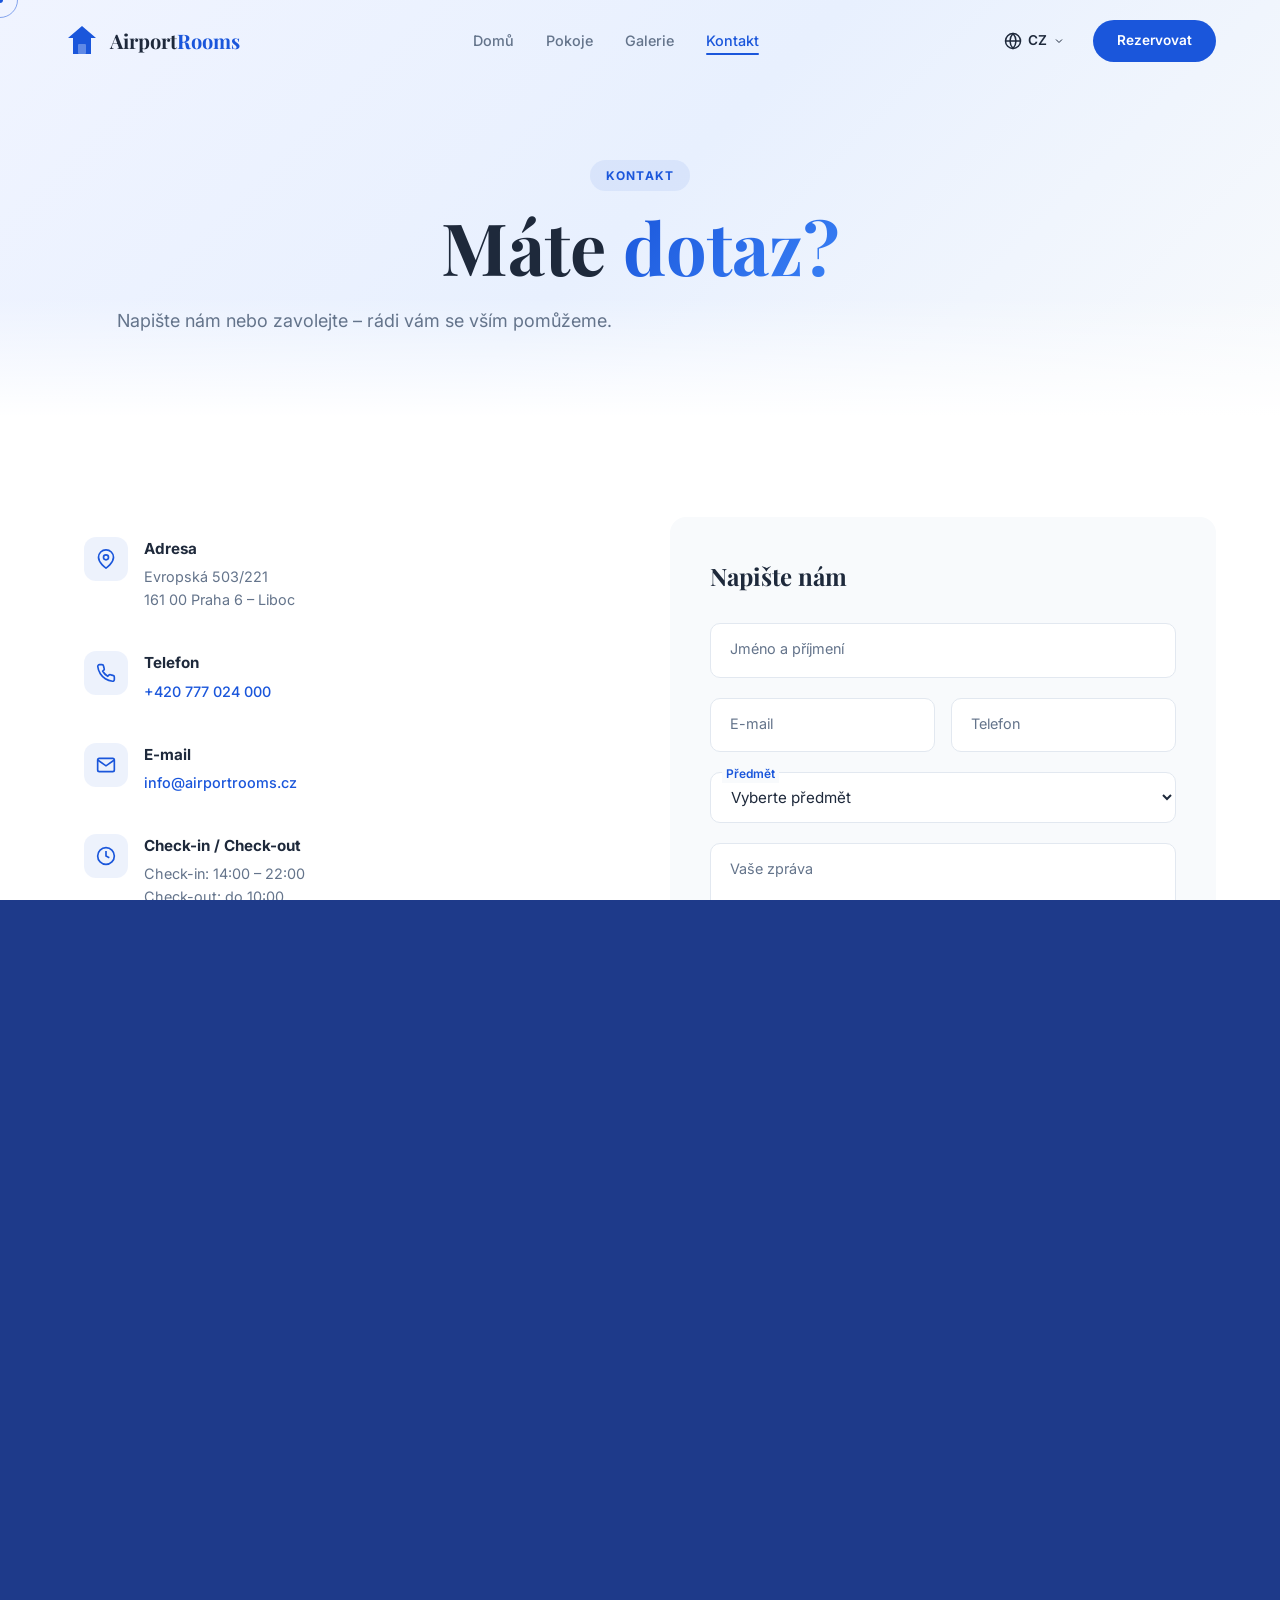
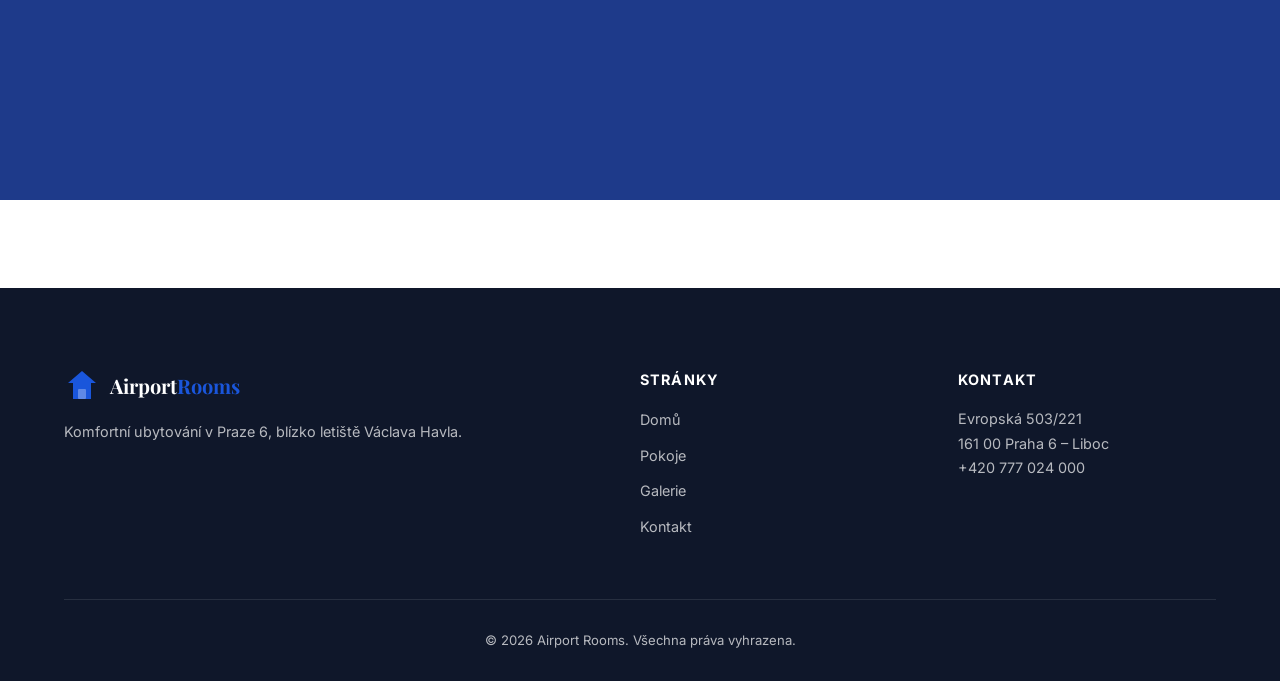
==== contact.html @ 56394f33 "Initial commit - airport rooms website" ====
<!DOCTYPE html>
<html lang="cs">
<head>
    <meta charset="UTF-8">
    <meta name="viewport" content="width=device-width, initial-scale=1.0">
    <title>Kontakt | Airport Rooms</title>
    <meta name="description" content="Kontaktujte Airport Rooms – Evropská 503/221, Praha 6-Liboc. Telefon: +420 777 024 000.">
    <link rel="preconnect" href="https://fonts.googleapis.com">
    <link rel="preconnect" href="https://fonts.gstatic.com" crossorigin>
    <link href="https://fonts.googleapis.com/css2?family=Inter:wght@300;400;500;600;700;800;900&family=Playfair+Display:ital,wght@0,400;0,700;1,400&display=swap" rel="stylesheet">
    <link rel="stylesheet" href="css/style.css">
    <link rel="icon" type="image/svg+xml" href="data:image/svg+xml,<svg xmlns='http://www.w3.org/2000/svg' viewBox='0 0 32 32'><path d='M16 2L6 14h4v14h12V14h4L16 2z' fill='%231a56db'/></svg>">
</head>
<body data-page="contact">

    <div class="cursor-dot"></div>
    <div class="cursor-ring"></div>
    <div class="page-transition" id="pageTransition"><span class="transition-label">Airport Rooms</span></div>

    <nav class="navbar scrolled" id="navbar">
        <div class="nav-container">
            <a href="index.html" class="nav-logo">
                <svg class="logo-svg" viewBox="0 0 36 36" fill="none"><path d="M18 3L4 15h5v16h18V15h5L18 3z" fill="currentColor"/><rect x="14" y="21" width="8" height="10" rx="1" fill="#fff" opacity=".3"/></svg>
                <span class="logo-text">Airport<span class="logo-accent">Rooms</span></span>
            </a>
            <ul class="nav-menu" id="navMenu">
                <li><a href="index.html" class="nav-link" data-i18n="nav.home">Domů</a></li>
                <li><a href="rooms.html" class="nav-link" data-i18n="nav.rooms">Pokoje</a></li>
                <li><a href="gallery.html" class="nav-link" data-i18n="nav.gallery">Galerie</a></li>
                <li><a href="contact.html" class="nav-link active" data-i18n="nav.contact">Kontakt</a></li>
            </ul>
            <div class="nav-right">
                <div class="lang-switcher" id="langSwitcher">
                    <button class="lang-btn" id="langBtn" aria-label="Language">
                        <svg width="18" height="18" viewBox="0 0 24 24" fill="none" stroke="currentColor" stroke-width="2"><circle cx="12" cy="12" r="10"/><path d="M2 12h20M12 2a15.3 15.3 0 0 1 4 10 15.3 15.3 0 0 1-4 10 15.3 15.3 0 0 1-4-10 15.3 15.3 0 0 1 4-10z"/></svg>
                        <span id="currentLang">CZ</span>
                        <svg class="lang-chevron" width="12" height="12" viewBox="0 0 24 24" fill="none" stroke="currentColor" stroke-width="2"><path d="M6 9l6 6 6-6"/></svg>
                    </button>
                    <div class="lang-dropdown" id="langDropdown">
                        <button class="lang-option active" data-lang="cs">Čeština</button>
                        <button class="lang-option" data-lang="en">English</button>
                        <button class="lang-option" data-lang="de">Deutsch</button>
                        <button class="lang-option" data-lang="ru">Русский</button>
                        <button class="lang-option" data-lang="it">Italiano</button>
                        <button class="lang-option" data-lang="pl">Polski</button>
                    </div>
                </div>
                <a href="rooms.html" class="nav-cta" data-i18n="nav.book">Rezervovat</a>
            </div>
            <button class="hamburger" id="hamburger" aria-label="Menu"><span></span><span></span><span></span></button>
        </div>
    </nav>

    <section class="page-header">
        <div class="page-header-bg"></div>
        <div class="container">
            <span class="tag reveal-up" data-i18n="nav.contact">Kontakt</span>
            <h1 class="title-xl reveal-up" style="--delay:.1s"><span data-i18n="contact.title1">Máte </span><span class="gradient-text" data-i18n="contact.title2">dotaz?</span></h1>
            <p class="text-body-lg reveal-up" style="--delay:.2s" data-i18n="contact.intro">Napište nám nebo zavolejte – rádi vám se vším pomůžeme.</p>
        </div>
    </section>

    <section class="section contact-page">
        <div class="container">
            <div class="contact-grid">
                <div class="contact-left">
                    <div class="c-card reveal-up" style="--delay:.05s">
                        <div class="c-icon"><svg width="20" height="20" viewBox="0 0 24 24" fill="none" stroke="var(--primary)" stroke-width="2"><path d="M21 10c0 7-9 13-9 13s-9-6-9-13a9 9 0 0 1 18 0z"/><circle cx="12" cy="10" r="3"/></svg></div>
                        <div><h4 data-i18n="contact.address">Adresa</h4><p>Evropská 503/221<br>161 00 Praha 6 – Liboc</p></div>
                    </div>
                    <div class="c-card reveal-up" style="--delay:.1s">
                        <div class="c-icon"><svg width="20" height="20" viewBox="0 0 24 24" fill="none" stroke="var(--primary)" stroke-width="2"><path d="M22 16.92v3a2 2 0 0 1-2.18 2 19.79 19.79 0 0 1-8.63-3.07 19.5 19.5 0 0 1-6-6 19.79 19.79 0 0 1-3.07-8.67A2 2 0 0 1 4.11 2h3a2 2 0 0 1 2 1.72c.127.96.361 1.903.7 2.81a2 2 0 0 1-.45 2.11L8.09 9.91a16 16 0 0 0 6 6l1.27-1.27a2 2 0 0 1 2.11-.45c.907.339 1.85.573 2.81.7A2 2 0 0 1 22 16.92z"/></svg></div>
                        <div><h4 data-i18n="contact.phone">Telefon</h4><p><a href="tel:+420777024000">+420 777 024 000</a></p></div>
                    </div>
                    <div class="c-card reveal-up" style="--delay:.15s">
                        <div class="c-icon"><svg width="20" height="20" viewBox="0 0 24 24" fill="none" stroke="var(--primary)" stroke-width="2"><path d="M4 4h16c1.1 0 2 .9 2 2v12c0 1.1-.9 2-2 2H4c-1.1 0-2-.9-2-2V6c0-1.1.9-2 2-2z"/><path d="M22 6l-10 7L2 6"/></svg></div>
                        <div><h4>E-mail</h4><p><a href="mailto:info@airportrooms.cz">info@airportrooms.cz</a></p></div>
                    </div>
                    <div class="c-card reveal-up" style="--delay:.2s">
                        <div class="c-icon"><svg width="20" height="20" viewBox="0 0 24 24" fill="none" stroke="var(--primary)" stroke-width="2"><circle cx="12" cy="12" r="10"/><path d="M12 6v6l4 2"/></svg></div>
                        <div><h4>Check-in / Check-out</h4><p>Check-in: 14:00 – 22:00<br>Check-out: <span data-i18n="contact.checkout">do 10:00</span></p></div>
                    </div>
                    <div class="contact-map reveal-up" style="--delay:.25s">
                        <iframe src="https://www.google.com/maps/embed?pb=!1m18!1m12!1m3!1d2558.5!2d14.3201174!3d50.0925569!2m3!1f0!2f0!3f0!3m2!1i1024!2i768!4f13.1!3m3!1m2!1s0x470bbf2e319e5065%3A0x74b10bb3f9520c0a!2sAirport%20Rooms!5e0!3m2!1scs!2scz!4v1709000000000!5m2!1scs!2scz" width="100%" height="300" style="border:0;border-radius:16px;" allowfullscreen loading="lazy"></iframe>
                    </div>
                </div>
                <div class="contact-right reveal-right">
                    <div class="form-wrap">
                        <h3 data-i18n="contact.form.title">Napište nám</h3>
                        <form class="contact-form" id="contactForm">
                            <div class="fg">
                                <input type="text" id="name" placeholder=" " required>
                                <label for="name" data-i18n="contact.form.name">Jméno a příjmení</label>
                            </div>
                            <div class="form-2col">
                                <div class="fg">
                                    <input type="email" id="email" placeholder=" " required>
                                    <label for="email">E-mail</label>
                                </div>
                                <div class="fg">
                                    <input type="tel" id="phone" placeholder=" ">
                                    <label for="phone" data-i18n="contact.phone">Telefon</label>
                                </div>
                            </div>
                            <div class="fg">
                                <select id="subject" required>
                                    <option value="" disabled selected data-i18n="contact.form.selectsubj">Vyberte předmět</option>
                                    <option value="reservation" data-i18n="rooms.booking.tag">Rezervace</option>
                                    <option value="info" data-i18n="contact.form.general">Obecný dotaz</option>
                                    <option value="complaint" data-i18n="contact.form.complaint">Stížnost</option>
                                    <option value="other" data-i18n="contact.form.other">Jiné</option>
                                </select>
                                <label for="subject" class="select-label" data-i18n="contact.form.subject">Předmět</label>
                            </div>
                            <div class="fg">
                                <textarea id="message" rows="5" placeholder=" " required></textarea>
                                <label for="message" data-i18n="contact.form.message">Vaše zpráva</label>
                            </div>
                            <button type="submit" class="btn btn-primary btn-full">
                                <span data-i18n="contact.form.submit">Odeslat zprávu</span>
                                <svg width="20" height="20" viewBox="0 0 24 24" fill="none" stroke="currentColor" stroke-width="2"><path d="M22 2L11 13M22 2l-7 20-4-9-9-4 20-7z"/></svg>
                            </button>
                        </form>
                    </div>
                </div>
            </div>
        </div>
    </section>

    <section class="section location-facts-section">
        <div class="container">
            <div class="section-head text-center">
                <span class="tag reveal-up" data-i18n="contact.location.tag">Poloha</span>
                <h2 class="title-lg reveal-up"><span data-i18n="contact.location.title1">Strategická </span><span class="gradient-text" data-i18n="contact.location.title2">poloha</span></h2>
            </div>
            <div class="loc-grid">
                <div class="loc-card reveal-up" style="--delay:.05s">
                    <div class="loc-icon"><svg width="28" height="28" viewBox="0 0 24 24" fill="none" stroke="var(--primary)" stroke-width="1.5"><path d="M17.8 19.2L16 11l3.5-3.5C21 6 21.5 4 21 3c-1-.5-3 0-4.5 1.5L13 8 4.8 6.2c-.5-.1-.9.1-1.1.5l-.3.5c-.2.4-.1.9.3 1.1l6.2 3.7-3.5 3.5-2.4-.8c-.3-.1-.7 0-.8.3l-.2.3c-.2.3-.1.7.2.9l3.1 2.1 2.1 3.1c.2.3.6.4.9.2l.3-.2c.3-.2.4-.5.3-.8l-.8-2.4 3.5-3.5 3.7 6.2c.2.4.7.5 1.1.3l.5-.3c.4-.2.6-.6.5-1.1z"/></svg></div>
                    <strong data-i18n="contact.loc1.name">Letiště Václava Havla</strong>
                    <span data-i18n="contact.loc1.dist">10 min autem</span>
                </div>
                <div class="loc-card reveal-up" style="--delay:.1s">
                    <div class="loc-icon"><svg width="28" height="28" viewBox="0 0 24 24" fill="none" stroke="var(--primary)" stroke-width="1.5"><path d="M3 21h18M5 21V7l7-4 7 4v14M9 21v-6h6v6"/><line x1="9" y1="10" x2="9" y2="10.01"/><line x1="15" y1="10" x2="15" y2="10.01"/><line x1="9" y1="13" x2="9" y2="13.01"/><line x1="15" y1="13" x2="15" y2="13.01"/></svg></div>
                    <strong data-i18n="contact.loc2.name">Katedrála sv. Víta</strong>
                    <span>8,4 km</span>
                </div>
                <div class="loc-card reveal-up" style="--delay:.15s">
                    <div class="loc-icon"><svg width="28" height="28" viewBox="0 0 24 24" fill="none" stroke="var(--primary)" stroke-width="1.5"><rect x="4" y="3" width="16" height="18" rx="2"/><path d="M4 11h16M12 3v18"/><circle cx="8" cy="7" r="1.5"/><circle cx="16" cy="7" r="1.5"/></svg></div>
                    <strong data-i18n="contact.loc3.name">MHD zastávka</strong>
                    <span data-i18n="contact.loc3.dist">2 min pěšky</span>
                </div>
                <div class="loc-card reveal-up" style="--delay:.2s">
                    <div class="loc-icon"><svg width="28" height="28" viewBox="0 0 24 24" fill="none" stroke="var(--primary)" stroke-width="1.5"><path d="M12 22c4-4 8-7.5 8-12a8 8 0 1 0-16 0c0 4.5 4 8 8 12z"/><path d="M8 10s1.5 2 4 2 4-2 4-2"/></svg></div>
                    <strong>Divoká Šárka</strong>
                    <span data-i18n="contact.loc4.dist">5 min autem</span>
                </div>
            </div>
        </div>
    </section>

    <footer class="footer">
        <div class="container">
            <div class="footer-grid">
                <div class="footer-brand">
                    <a href="index.html" class="nav-logo"><svg class="logo-svg" viewBox="0 0 36 36" fill="none"><path d="M18 3L4 15h5v16h18V15h5L18 3z" fill="currentColor"/><rect x="14" y="21" width="8" height="10" rx="1" fill="#fff" opacity=".3"/></svg><span class="logo-text">Airport<span class="logo-accent">Rooms</span></span></a>
                    <p data-i18n="footer.desc">Komfortní ubytování v Praze 6, blízko letiště Václava Havla.</p>
                </div>
                <div class="footer-col">
                    <h4 data-i18n="footer.pages">Stránky</h4>
                    <ul><li><a href="index.html" data-i18n="nav.home">Domů</a></li><li><a href="rooms.html" data-i18n="nav.rooms">Pokoje</a></li><li><a href="gallery.html" data-i18n="nav.gallery">Galerie</a></li><li><a href="contact.html" data-i18n="nav.contact">Kontakt</a></li></ul>
                </div>
                <div class="footer-col">
                    <h4 data-i18n="nav.contact">Kontakt</h4>
                    <p>Evropská 503/221<br>161 00 Praha 6 – Liboc</p>
                    <p><a href="tel:+420777024000">+420 777 024 000</a></p>
                </div>
            </div>
            <div class="footer-bottom"><p>&copy; 2026 Airport Rooms. <span data-i18n="footer.copy">Všechna práva vyhrazena.</span></p></div>
        </div>
    </footer>

    <button class="back-to-top" id="backToTop" aria-label="Nahoru"><svg width="24" height="24" viewBox="0 0 24 24" fill="none" stroke="currentColor" stroke-width="2"><path d="M18 15l-6-6-6 6"/></svg></button>
    <script src="js/main.js"></script>
</body>
</html>
---- css/style.css ----
/* ─── VARIABLES ─── */
:root {
    --primary: #1a56db;
    --primary-light: #3b82f6;
    --primary-dark: #1e3a8a;
    --accent: #f59e0b;
    --bg: #ffffff;
    --bg-alt: #f8fafc;
    --bg-dark: #0f172a;
    --text: #1e293b;
    --text-light: #64748b;
    --text-lighter: #94a3b8;
    --border: #e2e8f0;
    --radius: 16px;
    --radius-sm: 10px;
    --radius-xs: 6px;
    --shadow: 0 4px 24px rgba(0,0,0,.06);
    --shadow-lg: 0 12px 40px rgba(0,0,0,.1);
    --transition: .3s cubic-bezier(.4,0,.2,1);
    --font: 'Inter', sans-serif;
    --font-display: 'Playfair Display', serif;
}

/* ─── RESET ─── */
*, *::before, *::after { margin: 0; padding: 0; box-sizing: border-box; }
html { scroll-behavior: smooth; -webkit-font-smoothing: antialiased; }
body { font-family: var(--font); color: var(--text); background: var(--bg); line-height: 1.6; overflow-x: hidden; }
a { color: inherit; text-decoration: none; }
img { max-width: 100%; display: block; }
ul { list-style: none; }
button, input, select, textarea { font: inherit; border: none; outline: none; background: none; }

/* ─── CURSOR ─── */
.cursor-dot, .cursor-ring { position: fixed; pointer-events: none; z-index: 10000; border-radius: 50%; transform: translate(-50%,-50%); display: none; }
.cursor-dot { width: 6px; height: 6px; background: var(--primary); }
.cursor-ring { width: 36px; height: 36px; border: 1.5px solid var(--primary); opacity: .5; transition: width .2s, height .2s, opacity .2s; }
@media (pointer: fine) { .cursor-dot, .cursor-ring { display: block; } body { cursor: none; } a, button, [role="button"] { cursor: none; } }

/* ─── PRELOADER ─── */
.preloader { position: fixed; inset: 0; z-index: 99999; background: var(--bg); display: flex; align-items: center; justify-content: center; transition: opacity .6s, visibility .6s; }
.preloader.hidden { opacity: 0; visibility: hidden; pointer-events: none; }
.preloader-inner { text-align: center; }
.preloader-icon { width: 56px; height: 56px; color: var(--primary); margin: 0 auto 20px; }
.preloader-icon svg { width: 100%; height: 100%; animation: preloaderPulse 1.5s ease-in-out infinite; }
@keyframes preloaderPulse { 0%, 100% { transform: scale(1); opacity: .7; } 50% { transform: scale(1.08); opacity: 1; } }
.preloader-text { font-family: var(--font-display); font-size: 1.5rem; color: var(--text); margin-bottom: 24px; letter-spacing: .02em; }
.preloader-bar { width: 180px; height: 3px; background: var(--border); border-radius: 3px; overflow: hidden; margin: 0 auto; }
.preloader-bar span { display: block; height: 100%; width: 0; background: linear-gradient(90deg, var(--primary), var(--primary-light)); border-radius: 3px; animation: preloaderBar 1.6s ease forwards; }
@keyframes preloaderBar { to { width: 100%; } }

/* ─── PAGE TRANSITION ─── */
.page-transition { position: fixed; inset: 0; z-index: 9999; background: var(--primary-dark); display: flex; align-items: center; justify-content: center; transform: translateY(100%); pointer-events: none; }
.page-transition.active { animation: pageUp .5s ease forwards; }
.transition-label { font-family: var(--font-display); color: #fff; font-size: 1.5rem; letter-spacing: .05em; opacity: 0; }
.page-transition.active .transition-label { animation: fadeLabel .3s .15s ease forwards; }
@keyframes pageUp { to { transform: translateY(0); } }
@keyframes fadeLabel { to { opacity: 1; } }

/* ─── LAYOUT ─── */
.container { max-width: 1200px; margin: 0 auto; padding: 0 24px; }
.section { padding: 100px 0; }
.text-center { text-align: center; }

/* ─── TYPOGRAPHY ─── */
.tag { display: inline-block; font-size: .75rem; font-weight: 700; letter-spacing: .1em; text-transform: uppercase; color: var(--primary); background: rgba(26,86,219,.08); padding: 6px 16px; border-radius: 40px; margin-bottom: 16px; }
.title-xl { font-family: var(--font-display); font-size: clamp(2.5rem, 6vw, 4.5rem); line-height: 1.1; font-weight: 700; margin-bottom: 20px; }
.title-lg { font-family: var(--font-display); font-size: clamp(2rem, 4vw, 3.2rem); line-height: 1.15; font-weight: 700; margin-bottom: 16px; }
.title-md { font-family: var(--font-display); font-size: clamp(1.4rem, 2.5vw, 2rem); line-height: 1.2; font-weight: 700; margin-bottom: 12px; }
.gradient-text { background: linear-gradient(135deg, var(--primary), var(--primary-light)); -webkit-background-clip: text; -webkit-text-fill-color: transparent; background-clip: text; }
.text-body-lg { font-size: 1.125rem; color: var(--text-light); max-width: 600px; line-height: 1.7; }
.section-head { margin-bottom: 56px; }
.section-head .text-body-lg { margin: 0 auto; }

/* ─── BUTTONS ─── */
.btn { display: inline-flex; align-items: center; gap: 8px; font-weight: 600; font-size: .95rem; padding: 14px 32px; border-radius: 60px; transition: var(--transition); cursor: pointer; }
.btn-primary { background: var(--primary); color: #fff; }
.btn-primary:hover { background: var(--primary-dark); transform: translateY(-2px); box-shadow: 0 8px 24px rgba(26,86,219,.3); }
.btn-outline { border: 2px solid var(--border); color: var(--text); }
.btn-outline:hover { border-color: var(--primary); color: var(--primary); transform: translateY(-2px); }
.btn-full { width: 100%; justify-content: center; }

/* ─── NAVBAR ─── */
.navbar { position: fixed; top: 0; left: 0; width: 100%; z-index: 1000; padding: 20px 0; transition: var(--transition); }
.navbar.scrolled { background: rgba(255,255,255,.95); backdrop-filter: blur(16px); padding: 12px 0; box-shadow: 0 1px 12px rgba(0,0,0,.06); }
.nav-container { display: flex; align-items: center; justify-content: space-between; max-width: 1200px; margin: 0 auto; padding: 0 24px; }
.nav-logo { display: flex; align-items: center; gap: 10px; }
.logo-svg { width: 36px; height: 36px; color: var(--primary); }
.logo-text { font-family: var(--font-display); font-size: 1.25rem; font-weight: 700; }
.logo-accent { color: var(--primary); }
.nav-menu { display: flex; gap: 32px; }
.nav-link { font-size: .9rem; font-weight: 500; color: var(--text-light); position: relative; padding: 4px 0; transition: var(--transition); }
.nav-link::after { content: ''; position: absolute; bottom: -2px; left: 0; width: 0; height: 2px; background: var(--primary); border-radius: 2px; transition: var(--transition); }
.nav-link:hover, .nav-link.active { color: var(--primary); }
.nav-link:hover::after, .nav-link.active::after { width: 100%; }
.nav-right { display: flex; align-items: center; gap: 16px; }
.nav-cta { font-size: .85rem; font-weight: 600; padding: 10px 24px; border-radius: 60px; background: var(--primary); color: #fff; transition: var(--transition); }
.nav-cta:hover { background: var(--primary-dark); transform: translateY(-1px); }

/* ─── LANGUAGE SWITCHER ─── */
.lang-switcher { position: relative; }
.lang-btn { display: flex; align-items: center; gap: 6px; padding: 6px 12px; border-radius: 8px; font-size: .85rem; font-weight: 600; color: var(--text); cursor: pointer; transition: var(--transition); }
.lang-btn:hover { background: var(--bg-alt); }
.lang-chevron { transition: transform .2s; }
.lang-switcher.open .lang-chevron { transform: rotate(180deg); }
.lang-dropdown { position: absolute; top: calc(100% + 8px); right: 0; background: var(--bg); border: 1px solid var(--border); border-radius: var(--radius-sm); box-shadow: var(--shadow-lg); padding: 6px; min-width: 140px; opacity: 0; visibility: hidden; transform: translateY(-8px); transition: var(--transition); z-index: 100; }
.lang-switcher.open .lang-dropdown { opacity: 1; visibility: visible; transform: translateY(0); }
.lang-option { display: block; width: 100%; text-align: left; padding: 8px 14px; font-size: .85rem; font-weight: 500; border-radius: var(--radius-xs); cursor: pointer; transition: var(--transition); color: var(--text); }
.lang-option:hover { background: var(--bg-alt); }
.lang-option.active { color: var(--primary); font-weight: 600; }

/* ─── HAMBURGER ─── */
.hamburger { display: none; flex-direction: column; gap: 5px; width: 28px; cursor: pointer; z-index: 1001; }
.hamburger span { display: block; width: 100%; height: 2px; background: var(--text); border-radius: 2px; transition: var(--transition); }
.hamburger.active span:nth-child(1) { transform: rotate(45deg) translate(5px, 5px); }
.hamburger.active span:nth-child(2) { opacity: 0; }
.hamburger.active span:nth-child(3) { transform: rotate(-45deg) translate(5px, -5px); }

/* ─── HERO (homepage) ─── */
.hero { position: relative; min-height: 100vh; display: flex; align-items: center; overflow: hidden; background: linear-gradient(135deg, #f8fafc 0%, #e8f0fe 50%, #f0f4ff 100%); }
.hero-particles { position: absolute; inset: 0; pointer-events: none; }
.hero-particles span { position: absolute; width: 4px; height: 4px; background: var(--primary); border-radius: 50%; opacity: .15; animation: particleFloat 12s linear infinite; }
@keyframes particleFloat { 0% { transform: translateY(0) scale(1); opacity: .15; } 50% { opacity: .3; } 100% { transform: translateY(-100vh) scale(0); opacity: 0; } }
.hero-badge { display: inline-flex; align-items: center; gap: 8px; background: rgba(26,86,219,.06); border: 1px solid rgba(26,86,219,.1); border-radius: 40px; padding: 8px 20px; font-size: .85rem; font-weight: 500; color: var(--primary); margin-bottom: 24px; }
.hero-badge svg { flex-shrink: 0; }
.hero-title { font-family: var(--font-display); font-size: clamp(3rem, 7vw, 5.5rem); line-height: 1.05; font-weight: 700; margin-bottom: 20px; }
.hero-subtitle { font-size: 1.2rem; color: var(--text-light); max-width: 540px; margin-bottom: 40px; line-height: 1.7; }
.hero-ctas { display: flex; gap: 16px; flex-wrap: wrap; margin-bottom: 56px; }
.hero-stats { display: flex; gap: 48px; }
.hero-stat { display: flex; flex-direction: column; }
.hero-stat-num { font-family: var(--font-display); font-size: 2.2rem; font-weight: 700; color: var(--primary); }
.hero-stat-label { font-size: .85rem; color: var(--text-light); }
.hero-img { position: absolute; right: -2%; top: 50%; transform: translateY(-50%); width: 44%; height: 80vh; border-radius: 24px 0 0 24px; overflow: hidden; }
.hero-img img { width: 100%; height: 100%; object-fit: cover; }
.hero-content { position: relative; z-index: 2; padding: 140px 0 80px; }

/* ─── PAGE HEADER (subpages) ─── */
.page-header { position: relative; padding: 160px 0 80px; overflow: hidden; text-align: center; }
.page-header-bg { position: absolute; inset: 0; background: linear-gradient(135deg, #f0f4ff, #e8f0fe, #f8fafc); z-index: -1; }
.page-header-bg::after { content: ''; position: absolute; bottom: 0; left: 0; right: 0; height: 120px; background: linear-gradient(to top, var(--bg), transparent); }

/* ─── MARQUEE ─── */
.marquee-wrap { overflow: hidden; padding: 20px 0; border-top: 1px solid var(--border); border-bottom: 1px solid var(--border); background: var(--bg-alt); }
.marquee-track { display: flex; gap: 0; animation: marqueeScroll 40s linear infinite; width: max-content; }
.marquee-item { white-space: nowrap; font-size: .85rem; font-weight: 500; color: var(--text-light); padding: 0 20px; display: flex; align-items: center; gap: 20px; }
.marquee-dot { width: 4px; height: 4px; background: var(--primary); border-radius: 50%; opacity: .5; }
@keyframes marqueeScroll { to { transform: translateX(-50%); } }

/* ─── ABOUT ─── */
.about-grid { display: grid; grid-template-columns: 1fr 1fr; gap: 80px; align-items: center; }
.about-img { position: relative; border-radius: var(--radius); overflow: hidden; aspect-ratio: 4/5; }
.about-img img { width: 100%; height: 100%; object-fit: cover; }
.about-img-badge { position: absolute; bottom: 24px; left: 24px; background: rgba(255,255,255,.95); backdrop-filter: blur(12px); border-radius: var(--radius-sm); padding: 16px 20px; display: flex; align-items: center; gap: 12px; }
.about-img-badge .badge-stars { display: flex; gap: 2px; color: var(--accent); }
.about-text p { color: var(--text-light); margin-bottom: 16px; line-height: 1.8; }
.features-mini { display: grid; grid-template-columns: 1fr 1fr; gap: 16px; margin-top: 32px; }
.feat-mini { background: var(--bg-alt); border-radius: var(--radius-sm); padding: 20px; transition: var(--transition); }
.feat-mini:hover { transform: translateY(-4px); box-shadow: var(--shadow); }
.feat-mini h4 { font-size: .95rem; margin-bottom: 4px; }
.feat-mini p { font-size: .82rem; color: var(--text-light); }
.about-cta { display: inline-flex; align-items: center; gap: 8px; font-weight: 600; color: var(--primary); margin-top: 28px; transition: var(--transition); }
.about-cta:hover { gap: 12px; }
.about-cta svg { transition: transform .2s; }
.about-cta:hover svg { transform: translateX(4px); }

/* ─── SERVICES ─── */
.services-grid { display: grid; grid-template-columns: repeat(3, 1fr); gap: 24px; }
.service-card { background: var(--bg); border: 1px solid var(--border); border-radius: var(--radius); padding: 36px 28px; transition: var(--transition); position: relative; overflow: hidden; }
.service-card::before { content: ''; position: absolute; top: 0; left: 0; right: 0; height: 3px; background: linear-gradient(90deg, var(--primary), var(--primary-light)); transform: scaleX(0); transition: transform .4s ease; }
.service-card:hover::before { transform: scaleX(1); }
.service-card:hover { transform: translateY(-4px); box-shadow: var(--shadow); }
.service-icon { width: 48px; height: 48px; background: rgba(26,86,219,.08); border-radius: 12px; display: flex; align-items: center; justify-content: center; margin-bottom: 20px; color: var(--primary); }
.service-card h3 { font-size: 1.1rem; margin-bottom: 8px; }
.service-card p { font-size: .9rem; color: var(--text-light); line-height: 1.6; }

/* ─── REVIEWS ─── */
.reviews { background: var(--bg-alt); }
.reviews-slider { position: relative; overflow: hidden; }
.reviews-track { display: flex; transition: transform .5s ease; }
.review-card { min-width: 100%; padding: 0 20px; }
.review-inner { max-width: 700px; margin: 0 auto; background: var(--bg); border-radius: var(--radius); padding: 40px; box-shadow: var(--shadow); text-align: center; }
.review-stars { display: flex; gap: 4px; color: var(--accent); justify-content: center; margin-bottom: 20px; }
.review-stars svg { width: 18px; height: 18px; }
.review-text { font-size: 1.1rem; line-height: 1.7; color: var(--text); margin-bottom: 20px; font-style: italic; }
.review-author { font-weight: 600; font-size: .95rem; }
.review-time { font-size: .82rem; color: var(--text-light); }
.reviews-nav { display: flex; justify-content: center; gap: 12px; margin-top: 32px; }
.reviews-nav button { width: 44px; height: 44px; border-radius: 50%; border: 1px solid var(--border); display: flex; align-items: center; justify-content: center; cursor: pointer; transition: var(--transition); background: var(--bg); color: var(--text); }
.reviews-nav button:hover { border-color: var(--primary); color: var(--primary); }
.reviews-sub { font-size: .9rem; color: var(--text-light); margin-top: 16px; text-align: center; }
.reviews-sub a { color: var(--primary); font-weight: 600; }

/* ─── CTA SECTION ─── */
.cta-section { background: linear-gradient(135deg, var(--primary-dark), var(--primary)); padding: 100px 0; text-align: center; color: #fff; position: relative; overflow: hidden; }
.cta-section .tag { background: rgba(255,255,255,.15); color: #fff; }
.cta-section .title-lg { color: #fff; }
.cta-section .text-body-lg { color: rgba(255,255,255,.8); margin: 0 auto 40px; }
.cta-ctas { display: flex; gap: 16px; justify-content: center; flex-wrap: wrap; }
.cta-section .btn-primary { background: #fff; color: var(--primary-dark); }
.cta-section .btn-primary:hover { background: var(--bg-alt); }
.cta-section .btn-outline { border-color: rgba(255,255,255,.3); color: #fff; }
.cta-section .btn-outline:hover { border-color: #fff; background: rgba(255,255,255,.1); }
.cta-price { font-size: 1rem; color: rgba(255,255,255,.7); margin-top: 24px; }
.cta-price strong { color: #fff; font-size: 1.5rem; }

/* ─── ROOMS ─── */
.room-card { display: grid; grid-template-columns: 1fr 1fr; gap: 48px; align-items: center; margin-bottom: 80px; }
.room-card:nth-child(even) { direction: rtl; }
.room-card:nth-child(even) > * { direction: ltr; }
.room-card:last-child { margin-bottom: 0; }
.room-img { position: relative; border-radius: var(--radius); overflow: hidden; aspect-ratio: 4/3; }
.room-img img { width: 100%; height: 100%; object-fit: cover; transition: transform .5s ease; }
.room-img:hover img { transform: scale(1.04); }
.room-badge { position: absolute; top: 16px; left: 16px; background: var(--primary); color: #fff; font-size: .75rem; font-weight: 700; padding: 6px 14px; border-radius: 40px; text-transform: uppercase; letter-spacing: .05em; }
.room-content h3 { font-family: var(--font-display); font-size: 1.6rem; margin-bottom: 12px; }
.room-content > p { color: var(--text-light); margin-bottom: 20px; line-height: 1.7; }
.room-perks { display: flex; flex-wrap: wrap; gap: 10px; margin-bottom: 24px; }
.room-perk { display: inline-flex; align-items: center; gap: 6px; font-size: .82rem; color: var(--text-light); background: var(--bg-alt); padding: 6px 14px; border-radius: 40px; }
.room-perk svg, .perk-svg { width: 14px; height: 14px; flex-shrink: 0; color: var(--primary); }
.room-price { display: flex; align-items: baseline; gap: 6px; margin-bottom: 20px; }
.room-price strong { font-family: var(--font-display); font-size: 2rem; color: var(--primary); }
.room-price span { font-size: .9rem; color: var(--text-light); }

/* ─── GALLERY ─── */
.gallery-filters { display: flex; gap: 8px; justify-content: center; flex-wrap: wrap; margin-bottom: 40px; }
.filter-btn { padding: 8px 20px; border-radius: 40px; font-size: .85rem; font-weight: 500; border: 1px solid var(--border); cursor: pointer; transition: var(--transition); color: var(--text-light); background: var(--bg); }
.filter-btn:hover, .filter-btn.active { background: var(--primary); color: #fff; border-color: var(--primary); }
.gallery-grid { display: grid; grid-template-columns: repeat(3, 1fr); gap: 16px; }
.gallery-item { position: relative; border-radius: var(--radius-sm); overflow: hidden; aspect-ratio: 4/3; cursor: pointer; }
.gallery-item img { width: 100%; height: 100%; object-fit: cover; transition: transform .5s ease; }
.gallery-item:hover img { transform: scale(1.06); }
.gallery-item::after { content: ''; position: absolute; inset: 0; background: linear-gradient(to top, rgba(0,0,0,.4), transparent); opacity: 0; transition: var(--transition); }
.gallery-item:hover::after { opacity: 1; }
.gallery-item[style*="display: none"] { display: none !important; }

/* ─── LIGHTBOX ─── */
.lightbox { position: fixed; inset: 0; z-index: 9998; background: rgba(0,0,0,.92); display: flex; align-items: center; justify-content: center; opacity: 0; visibility: hidden; transition: var(--transition); }
.lightbox.active { opacity: 1; visibility: visible; }
.lightbox img { max-width: 90vw; max-height: 85vh; border-radius: var(--radius-sm); object-fit: contain; }
.lightbox-close { position: absolute; top: 24px; right: 24px; width: 44px; height: 44px; border-radius: 50%; background: rgba(255,255,255,.1); display: flex; align-items: center; justify-content: center; cursor: pointer; transition: var(--transition); color: #fff; }
.lightbox-close:hover { background: rgba(255,255,255,.2); }
.lightbox-nav { position: absolute; top: 50%; transform: translateY(-50%); width: 48px; height: 48px; border-radius: 50%; background: rgba(255,255,255,.1); display: flex; align-items: center; justify-content: center; cursor: pointer; color: #fff; transition: var(--transition); }
.lightbox-nav:hover { background: rgba(255,255,255,.2); }
.lightbox-prev { left: 24px; }
.lightbox-next { right: 24px; }

/* ─── CONTACT PAGE ─── */
.contact-grid { display: grid; grid-template-columns: 1fr 1fr; gap: 60px; }
.c-card { display: flex; gap: 16px; align-items: flex-start; padding: 20px; border-radius: var(--radius-sm); transition: var(--transition); }
.c-card:hover { background: var(--bg-alt); }
.c-icon { width: 44px; height: 44px; background: rgba(26,86,219,.08); border-radius: 12px; display: flex; align-items: center; justify-content: center; flex-shrink: 0; }
.c-card h4 { font-size: .95rem; margin-bottom: 4px; }
.c-card p { font-size: .9rem; color: var(--text-light); line-height: 1.6; }
.c-card a { color: var(--primary); font-weight: 500; }
.contact-map { border-radius: var(--radius); overflow: hidden; }
.form-wrap { background: var(--bg-alt); border-radius: var(--radius); padding: 40px; }
.form-wrap h3 { font-family: var(--font-display); font-size: 1.5rem; margin-bottom: 28px; }
.fg { position: relative; margin-bottom: 20px; }
.fg input, .fg textarea, .fg select { width: 100%; padding: 14px 16px; border: 1px solid var(--border); border-radius: var(--radius-sm); font-size: .95rem; background: var(--bg); transition: var(--transition); color: var(--text); }
.fg input:focus, .fg textarea:focus, .fg select:focus { border-color: var(--primary); box-shadow: 0 0 0 3px rgba(26,86,219,.1); }
.fg label { position: absolute; top: 14px; left: 16px; font-size: .9rem; color: var(--text-light); pointer-events: none; transition: var(--transition); background: transparent; padding: 0 4px; }
.fg input:focus ~ label, .fg input:not(:placeholder-shown) ~ label,
.fg textarea:focus ~ label, .fg textarea:not(:placeholder-shown) ~ label { top: -8px; left: 12px; font-size: .75rem; color: var(--primary); font-weight: 600; background: var(--bg-alt); }
.fg .select-label { top: -8px; left: 12px; font-size: .75rem; color: var(--primary); font-weight: 600; background: var(--bg-alt); }
.form-2col { display: grid; grid-template-columns: 1fr 1fr; gap: 16px; }
.form-success { display: none; text-align: center; padding: 40px 20px; }
.form-success.active { display: block; }
.form-success h3 { margin-bottom: 8px; }
.form-success p { color: var(--text-light); }

/* ─── LOCATION FACTS ─── */
.loc-grid { display: grid; grid-template-columns: repeat(4, 1fr); gap: 24px; }
.loc-card { text-align: center; padding: 32px 20px; background: var(--bg-alt); border-radius: var(--radius); transition: var(--transition); }
.loc-card:hover { transform: translateY(-4px); box-shadow: var(--shadow); }
.loc-icon { width: 56px; height: 56px; margin: 0 auto 16px; background: rgba(26,86,219,.08); border-radius: 50%; display: flex; align-items: center; justify-content: center; }
.loc-card strong { display: block; font-size: .95rem; margin-bottom: 4px; }
.loc-card span { font-size: .85rem; color: var(--text-light); }

/* ─── FOOTER ─── */
.footer { background: var(--bg-dark); color: rgba(255,255,255,.7); padding: 80px 0 30px; }
.footer-grid { display: grid; grid-template-columns: 2fr 1fr 1fr; gap: 60px; margin-bottom: 50px; }
.footer-brand p { margin-top: 16px; font-size: .9rem; line-height: 1.7; }
.footer-brand .nav-logo { color: #fff; }
.footer-col h4 { color: #fff; font-size: .9rem; margin-bottom: 16px; text-transform: uppercase; letter-spacing: .08em; }
.footer-col ul li { margin-bottom: 10px; }
.footer-col a { font-size: .9rem; transition: var(--transition); }
.footer-col a:hover { color: var(--primary-light); }
.footer-col p { font-size: .9rem; line-height: 1.7; }
.footer-bottom { padding-top: 30px; border-top: 1px solid rgba(255,255,255,.1); text-align: center; font-size: .82rem; }

/* ─── BACK TO TOP ─── */
.back-to-top { position: fixed; bottom: 32px; right: 32px; width: 48px; height: 48px; border-radius: 50%; background: var(--primary); color: #fff; display: flex; align-items: center; justify-content: center; cursor: pointer; opacity: 0; visibility: hidden; transform: translateY(12px); transition: var(--transition); z-index: 100; box-shadow: 0 4px 16px rgba(26,86,219,.3); }
.back-to-top.visible { opacity: 1; visibility: visible; transform: translateY(0); }
.back-to-top:hover { background: var(--primary-dark); transform: translateY(-2px); }

/* ─── REVEAL ANIMATIONS ─── */
.reveal-up { opacity: 0; transform: translateY(32px); transition: opacity .7s ease, transform .7s ease; transition-delay: var(--delay, 0s); }
.reveal-up.visible { opacity: 1; transform: translateY(0); }
.reveal-right { opacity: 0; transform: translateX(32px); transition: opacity .7s ease, transform .7s ease; transition-delay: var(--delay, 0s); }
.reveal-right.visible { opacity: 1; transform: translateX(0); }
.reveal-scale { opacity: 0; transform: scale(.95); transition: opacity .7s ease, transform .7s ease; transition-delay: var(--delay, 0s); }
.reveal-scale.visible { opacity: 1; transform: scale(1); }

/* ─── RESPONSIVE ─── */
@media (max-width: 1024px) {
    .hero-img { display: none; }
    .about-grid { grid-template-columns: 1fr; gap: 40px; }
    .services-grid { grid-template-columns: repeat(2, 1fr); }
    .room-card { grid-template-columns: 1fr; gap: 24px; }
    .room-card:nth-child(even) { direction: ltr; }
    .contact-grid { grid-template-columns: 1fr; gap: 40px; }
    .footer-grid { grid-template-columns: 1fr 1fr; }
    .loc-grid { grid-template-columns: repeat(2, 1fr); }
}

@media (max-width: 768px) {
    .nav-menu { position: fixed; top: 0; right: -100%; width: 80%; max-width: 360px; height: 100vh; background: var(--bg); flex-direction: column; padding: 100px 40px 40px; gap: 24px; box-shadow: var(--shadow-lg); transition: right .4s ease; z-index: 999; }
    .nav-menu.open { right: 0; }
    .hamburger { display: flex; }
    .nav-cta { display: none; }
    .hero-stats { gap: 24px; }
    .hero-title { font-size: clamp(2.2rem, 8vw, 3.5rem); }
    .services-grid { grid-template-columns: 1fr; }
    .gallery-grid { grid-template-columns: repeat(2, 1fr); }
    .footer-grid { grid-template-columns: 1fr; gap: 32px; }
    .section { padding: 60px 0; }
    .form-2col { grid-template-columns: 1fr; }
    .loc-grid { grid-template-columns: 1fr; }
}

@media (max-width: 480px) {
    .gallery-grid { grid-template-columns: 1fr; }
    .hero-ctas { flex-direction: column; }
    .hero-ctas .btn { width: 100%; justify-content: center; }
    .features-mini { grid-template-columns: 1fr; }
}
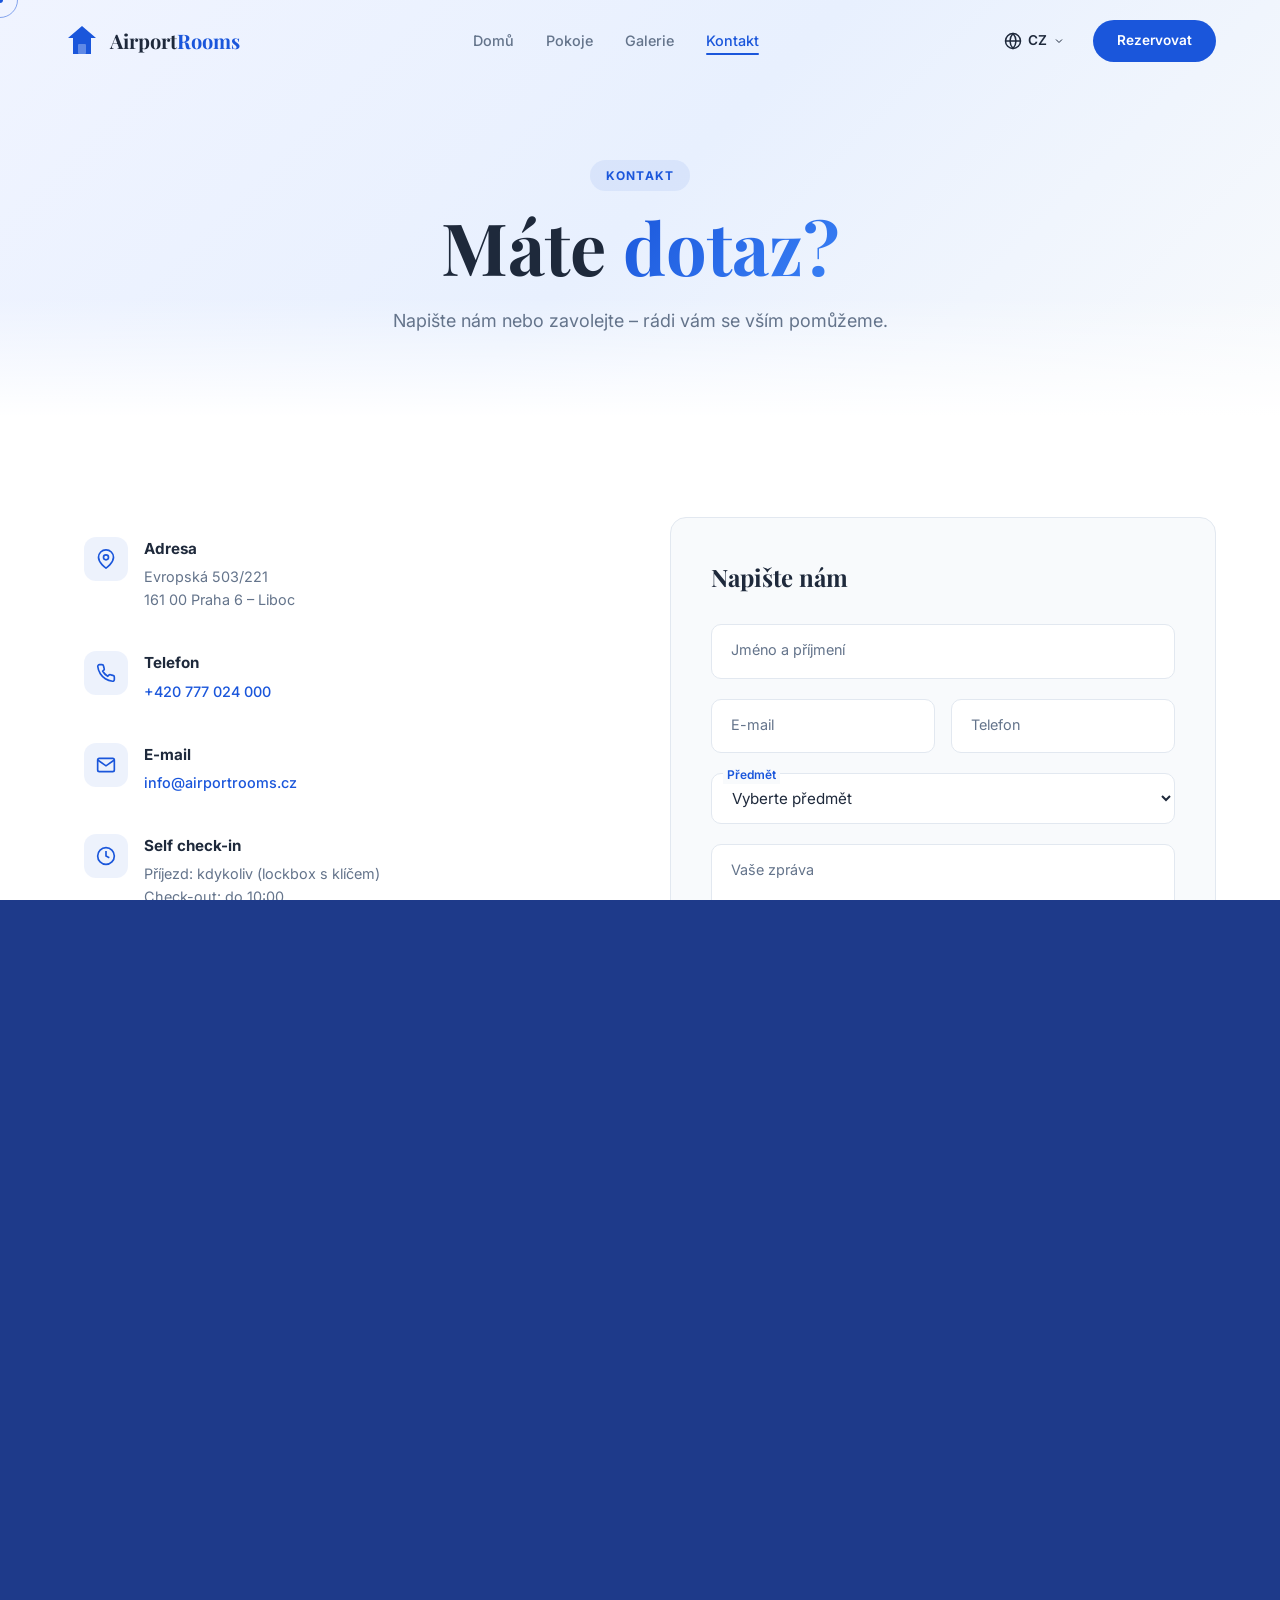
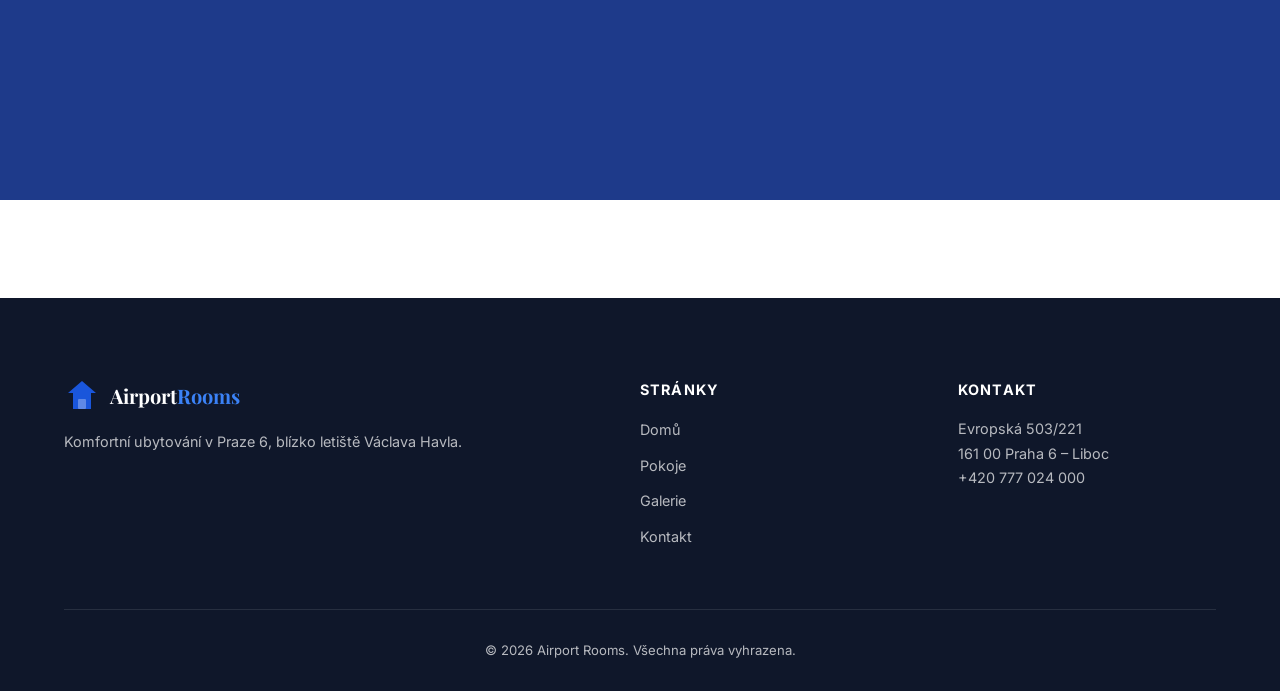
==== commit c3be4dd7: "Real property info, airplane animation, actual photos from property" ====
--- a/contact.html
+++ b/contact.html
@@ -78,7 +78,7 @@
                     </div>
                     <div class="c-card reveal-up" style="--delay:.2s">
                         <div class="c-icon"><svg width="20" height="20" viewBox="0 0 24 24" fill="none" stroke="var(--primary)" stroke-width="2"><circle cx="12" cy="12" r="10"/><path d="M12 6v6l4 2"/></svg></div>
-                        <div><h4>Check-in / Check-out</h4><p>Check-in: 14:00 – 22:00<br>Check-out: <span data-i18n="contact.checkout">do 10:00</span></p></div>
+                        <div><h4>Self check-in</h4><p>Příjezd: kdykoliv (lockbox s klíčem)<br>Check-out: <span data-i18n="contact.checkout">do 10:00</span></p></div>
                     </div>
                     <div class="contact-map reveal-up" style="--delay:.25s">
                         <iframe src="https://www.google.com/maps/embed?pb=!1m18!1m12!1m3!1d2558.5!2d14.3201174!3d50.0925569!2m3!1f0!2f0!3f0!3m2!1i1024!2i768!4f13.1!3m3!1m2!1s0x470bbf2e319e5065%3A0x74b10bb3f9520c0a!2sAirport%20Rooms!5e0!3m2!1scs!2scz!4v1709000000000!5m2!1scs!2scz" width="100%" height="300" style="border:0;border-radius:16px;" allowfullscreen loading="lazy"></iframe>
@@ -137,22 +137,22 @@
                 <div class="loc-card reveal-up" style="--delay:.05s">
                     <div class="loc-icon"><svg width="28" height="28" viewBox="0 0 24 24" fill="none" stroke="var(--primary)" stroke-width="1.5"><path d="M17.8 19.2L16 11l3.5-3.5C21 6 21.5 4 21 3c-1-.5-3 0-4.5 1.5L13 8 4.8 6.2c-.5-.1-.9.1-1.1.5l-.3.5c-.2.4-.1.9.3 1.1l6.2 3.7-3.5 3.5-2.4-.8c-.3-.1-.7 0-.8.3l-.2.3c-.2.3-.1.7.2.9l3.1 2.1 2.1 3.1c.2.3.6.4.9.2l.3-.2c.3-.2.4-.5.3-.8l-.8-2.4 3.5-3.5 3.7 6.2c.2.4.7.5 1.1.3l.5-.3c.4-.2.6-.6.5-1.1z"/></svg></div>
                     <strong data-i18n="contact.loc1.name">Letiště Václava Havla</strong>
-                    <span data-i18n="contact.loc1.dist">10 min autem</span>
+                    <span data-i18n="contact.loc1.dist">2 km (5 min autem)</span>
                 </div>
                 <div class="loc-card reveal-up" style="--delay:.1s">
                     <div class="loc-icon"><svg width="28" height="28" viewBox="0 0 24 24" fill="none" stroke="var(--primary)" stroke-width="1.5"><path d="M3 21h18M5 21V7l7-4 7 4v14M9 21v-6h6v6"/><line x1="9" y1="10" x2="9" y2="10.01"/><line x1="15" y1="10" x2="15" y2="10.01"/><line x1="9" y1="13" x2="9" y2="13.01"/><line x1="15" y1="13" x2="15" y2="13.01"/></svg></div>
-                    <strong data-i18n="contact.loc2.name">Katedrála sv. Víta</strong>
-                    <span>8,4 km</span>
+                    <strong data-i18n="contact.loc2.name">Staroměstské náměstí</strong>
+                    <span>9 km (MHD nonstop)</span>
                 </div>
                 <div class="loc-card reveal-up" style="--delay:.15s">
                     <div class="loc-icon"><svg width="28" height="28" viewBox="0 0 24 24" fill="none" stroke="var(--primary)" stroke-width="1.5"><rect x="4" y="3" width="16" height="18" rx="2"/><path d="M4 11h16M12 3v18"/><circle cx="8" cy="7" r="1.5"/><circle cx="16" cy="7" r="1.5"/></svg></div>
-                    <strong data-i18n="contact.loc3.name">MHD zastávka</strong>
-                    <span data-i18n="contact.loc3.dist">2 min pěšky</span>
+                    <strong data-i18n="contact.loc3.name">Metro Petřiny</strong>
+                    <span data-i18n="contact.loc3.dist">20 min pěšky / MHD</span>
                 </div>
                 <div class="loc-card reveal-up" style="--delay:.2s">
                     <div class="loc-icon"><svg width="28" height="28" viewBox="0 0 24 24" fill="none" stroke="var(--primary)" stroke-width="1.5"><path d="M12 22c4-4 8-7.5 8-12a8 8 0 1 0-16 0c0 4.5 4 8 8 12z"/><path d="M8 10s1.5 2 4 2 4-2 4-2"/></svg></div>
                     <strong>Divoká Šárka</strong>
-                    <span data-i18n="contact.loc4.dist">5 min autem</span>
+                    <span data-i18n="contact.loc4.dist">Přímo přes ulici</span>
                 </div>
             </div>
         </div>
--- a/css/style.css
+++ b/css/style.css
@@ -1,3 +1,7 @@
+/* ═══════════════════════════════════════════
+   Airport Rooms — Complete Stylesheet
+   ═══════════════════════════════════════════ */
+
 /* ─── VARIABLES ─── */
 :root {
     --primary: #1a56db;
@@ -37,15 +41,19 @@
 @media (pointer: fine) { .cursor-dot, .cursor-ring { display: block; } body { cursor: none; } a, button, [role="button"] { cursor: none; } }
 
 /* ─── PRELOADER ─── */
-.preloader { position: fixed; inset: 0; z-index: 99999; background: var(--bg); display: flex; align-items: center; justify-content: center; transition: opacity .6s, visibility .6s; }
-.preloader.hidden { opacity: 0; visibility: hidden; pointer-events: none; }
+#preloader {
+    position: fixed; inset: 0; z-index: 99999; background: var(--bg);
+    display: flex; align-items: center; justify-content: center;
+    transition: opacity .6s, visibility .6s;
+}
+#preloader.hidden { opacity: 0; visibility: hidden; pointer-events: none; }
 .preloader-inner { text-align: center; }
-.preloader-icon { width: 56px; height: 56px; color: var(--primary); margin: 0 auto 20px; }
-.preloader-icon svg { width: 100%; height: 100%; animation: preloaderPulse 1.5s ease-in-out infinite; }
+.preloader-logo { display: flex; flex-direction: column; align-items: center; gap: 16px; margin-bottom: 28px; }
+.preloader-icon { width: 56px; height: 56px; color: var(--primary); animation: preloaderPulse 1.5s ease-in-out infinite; }
 @keyframes preloaderPulse { 0%, 100% { transform: scale(1); opacity: .7; } 50% { transform: scale(1.08); opacity: 1; } }
-.preloader-text { font-family: var(--font-display); font-size: 1.5rem; color: var(--text); margin-bottom: 24px; letter-spacing: .02em; }
+.preloader-text { font-family: var(--font-display); font-size: 1.5rem; color: var(--text); letter-spacing: .02em; }
 .preloader-bar { width: 180px; height: 3px; background: var(--border); border-radius: 3px; overflow: hidden; margin: 0 auto; }
-.preloader-bar span { display: block; height: 100%; width: 0; background: linear-gradient(90deg, var(--primary), var(--primary-light)); border-radius: 3px; animation: preloaderBar 1.6s ease forwards; }
+.preloader-bar-fill { display: block; height: 100%; width: 0; background: linear-gradient(90deg, var(--primary), var(--primary-light)); border-radius: 3px; animation: preloaderBar 1.6s ease forwards; }
 @keyframes preloaderBar { to { width: 100%; } }
 
 /* ─── PAGE TRANSITION ─── */
@@ -62,49 +70,112 @@
 .text-center { text-align: center; }
 
 /* ─── TYPOGRAPHY ─── */
-.tag { display: inline-block; font-size: .75rem; font-weight: 700; letter-spacing: .1em; text-transform: uppercase; color: var(--primary); background: rgba(26,86,219,.08); padding: 6px 16px; border-radius: 40px; margin-bottom: 16px; }
-.title-xl { font-family: var(--font-display); font-size: clamp(2.5rem, 6vw, 4.5rem); line-height: 1.1; font-weight: 700; margin-bottom: 20px; }
-.title-lg { font-family: var(--font-display); font-size: clamp(2rem, 4vw, 3.2rem); line-height: 1.15; font-weight: 700; margin-bottom: 16px; }
-.title-md { font-family: var(--font-display); font-size: clamp(1.4rem, 2.5vw, 2rem); line-height: 1.2; font-weight: 700; margin-bottom: 12px; }
-.gradient-text { background: linear-gradient(135deg, var(--primary), var(--primary-light)); -webkit-background-clip: text; -webkit-text-fill-color: transparent; background-clip: text; }
+.tag {
+    display: inline-block; font-size: .75rem; font-weight: 700;
+    letter-spacing: .1em; text-transform: uppercase; color: var(--primary);
+    background: rgba(26,86,219,.08); padding: 6px 16px; border-radius: 40px;
+    margin-bottom: 16px;
+}
+.title-xl {
+    font-family: var(--font-display); font-size: clamp(2.5rem, 6vw, 4.5rem);
+    line-height: 1.1; font-weight: 700; margin-bottom: 20px;
+}
+.title-lg {
+    font-family: var(--font-display); font-size: clamp(2rem, 4vw, 3.2rem);
+    line-height: 1.15; font-weight: 700; margin-bottom: 16px;
+}
+.title-md {
+    font-family: var(--font-display); font-size: clamp(1.4rem, 2.5vw, 2rem);
+    line-height: 1.2; font-weight: 700; margin-bottom: 12px;
+}
+.gradient-text {
+    background: linear-gradient(135deg, var(--primary), var(--primary-light));
+    -webkit-background-clip: text; -webkit-text-fill-color: transparent;
+    background-clip: text;
+}
+.text-body { font-size: 1rem; color: var(--text-light); line-height: 1.7; margin-bottom: 16px; }
 .text-body-lg { font-size: 1.125rem; color: var(--text-light); max-width: 600px; line-height: 1.7; }
+.text-sm { font-size: .85rem; }
+.text-muted { color: var(--text-lighter); }
 .section-head { margin-bottom: 56px; }
 .section-head .text-body-lg { margin: 0 auto; }
 
 /* ─── BUTTONS ─── */
-.btn { display: inline-flex; align-items: center; gap: 8px; font-weight: 600; font-size: .95rem; padding: 14px 32px; border-radius: 60px; transition: var(--transition); cursor: pointer; }
+.btn {
+    display: inline-flex; align-items: center; gap: 8px;
+    font-weight: 600; font-size: .95rem; padding: 14px 32px;
+    border-radius: 60px; transition: var(--transition); cursor: pointer;
+    position: relative; overflow: hidden;
+}
 .btn-primary { background: var(--primary); color: #fff; }
 .btn-primary:hover { background: var(--primary-dark); transform: translateY(-2px); box-shadow: 0 8px 24px rgba(26,86,219,.3); }
-.btn-outline { border: 2px solid var(--border); color: var(--text); }
+.btn-glow { box-shadow: 0 4px 20px rgba(26,86,219,.25); }
+.btn-glow:hover { box-shadow: 0 8px 32px rgba(26,86,219,.4); }
+.btn-outline { border: 2px solid var(--border); color: var(--text); background: transparent; }
 .btn-outline:hover { border-color: var(--primary); color: var(--primary); transform: translateY(-2px); }
+.btn-outline-dark { border: 2px solid rgba(255,255,255,.3); color: #fff; background: transparent; }
+.btn-outline-dark:hover { border-color: #fff; background: rgba(255,255,255,.1); transform: translateY(-2px); }
 .btn-full { width: 100%; justify-content: center; }
 
 /* ─── NAVBAR ─── */
-.navbar { position: fixed; top: 0; left: 0; width: 100%; z-index: 1000; padding: 20px 0; transition: var(--transition); }
-.navbar.scrolled { background: rgba(255,255,255,.95); backdrop-filter: blur(16px); padding: 12px 0; box-shadow: 0 1px 12px rgba(0,0,0,.06); }
-.nav-container { display: flex; align-items: center; justify-content: space-between; max-width: 1200px; margin: 0 auto; padding: 0 24px; }
-.nav-logo { display: flex; align-items: center; gap: 10px; }
+.navbar {
+    position: fixed; top: 0; left: 0; width: 100%;
+    z-index: 1000; padding: 20px 0; transition: var(--transition);
+}
+.navbar.scrolled {
+    background: rgba(255,255,255,.95); backdrop-filter: blur(16px);
+    padding: 12px 0; box-shadow: 0 1px 12px rgba(0,0,0,.06);
+}
+.nav-container {
+    display: flex; align-items: center; justify-content: space-between;
+    max-width: 1200px; margin: 0 auto; padding: 0 24px;
+}
+.nav-logo { display: flex; align-items: center; gap: 10px; z-index: 1001; }
 .logo-svg { width: 36px; height: 36px; color: var(--primary); }
 .logo-text { font-family: var(--font-display); font-size: 1.25rem; font-weight: 700; }
 .logo-accent { color: var(--primary); }
-.nav-menu { display: flex; gap: 32px; }
-.nav-link { font-size: .9rem; font-weight: 500; color: var(--text-light); position: relative; padding: 4px 0; transition: var(--transition); }
-.nav-link::after { content: ''; position: absolute; bottom: -2px; left: 0; width: 0; height: 2px; background: var(--primary); border-radius: 2px; transition: var(--transition); }
+.nav-menu { display: flex; gap: 32px; align-items: center; }
+.nav-link {
+    font-size: .9rem; font-weight: 500; color: var(--text-light);
+    position: relative; padding: 4px 0; transition: var(--transition);
+}
+.nav-link::after {
+    content: ''; position: absolute; bottom: -2px; left: 0; width: 0; height: 2px;
+    background: var(--primary); border-radius: 2px; transition: var(--transition);
+}
 .nav-link:hover, .nav-link.active { color: var(--primary); }
 .nav-link:hover::after, .nav-link.active::after { width: 100%; }
 .nav-right { display: flex; align-items: center; gap: 16px; }
-.nav-cta { font-size: .85rem; font-weight: 600; padding: 10px 24px; border-radius: 60px; background: var(--primary); color: #fff; transition: var(--transition); }
+.nav-cta {
+    font-size: .85rem; font-weight: 600; padding: 10px 24px;
+    border-radius: 60px; background: var(--primary); color: #fff;
+    transition: var(--transition);
+}
 .nav-cta:hover { background: var(--primary-dark); transform: translateY(-1px); }
 
 /* ─── LANGUAGE SWITCHER ─── */
 .lang-switcher { position: relative; }
-.lang-btn { display: flex; align-items: center; gap: 6px; padding: 6px 12px; border-radius: 8px; font-size: .85rem; font-weight: 600; color: var(--text); cursor: pointer; transition: var(--transition); }
+.lang-btn {
+    display: flex; align-items: center; gap: 6px; padding: 6px 12px;
+    border-radius: 8px; font-size: .85rem; font-weight: 600;
+    color: var(--text); cursor: pointer; transition: var(--transition);
+}
 .lang-btn:hover { background: var(--bg-alt); }
 .lang-chevron { transition: transform .2s; }
 .lang-switcher.open .lang-chevron { transform: rotate(180deg); }
-.lang-dropdown { position: absolute; top: calc(100% + 8px); right: 0; background: var(--bg); border: 1px solid var(--border); border-radius: var(--radius-sm); box-shadow: var(--shadow-lg); padding: 6px; min-width: 140px; opacity: 0; visibility: hidden; transform: translateY(-8px); transition: var(--transition); z-index: 100; }
+.lang-dropdown {
+    position: absolute; top: calc(100% + 8px); right: 0; background: var(--bg);
+    border: 1px solid var(--border); border-radius: var(--radius-sm);
+    box-shadow: var(--shadow-lg); padding: 6px; min-width: 140px;
+    opacity: 0; visibility: hidden; transform: translateY(-8px);
+    transition: var(--transition); z-index: 100;
+}
 .lang-switcher.open .lang-dropdown { opacity: 1; visibility: visible; transform: translateY(0); }
-.lang-option { display: block; width: 100%; text-align: left; padding: 8px 14px; font-size: .85rem; font-weight: 500; border-radius: var(--radius-xs); cursor: pointer; transition: var(--transition); color: var(--text); }
+.lang-option {
+    display: block; width: 100%; text-align: left; padding: 8px 14px;
+    font-size: .85rem; font-weight: 500; border-radius: var(--radius-xs);
+    cursor: pointer; transition: var(--transition); color: var(--text);
+}
 .lang-option:hover { background: var(--bg-alt); }
 .lang-option.active { color: var(--primary); font-weight: 600; }
 
@@ -115,221 +186,601 @@
 .hamburger.active span:nth-child(2) { opacity: 0; }
 .hamburger.active span:nth-child(3) { transform: rotate(-45deg) translate(5px, -5px); }
 
-/* ─── HERO (homepage) ─── */
-.hero { position: relative; min-height: 100vh; display: flex; align-items: center; overflow: hidden; background: linear-gradient(135deg, #f8fafc 0%, #e8f0fe 50%, #f0f4ff 100%); }
+/* ═══════════════════════════════════════════
+   HERO SECTION (homepage)
+   ═══════════════════════════════════════════ */
+.hero {
+    position: relative; min-height: 100vh; display: flex; align-items: center;
+    overflow: hidden; background: linear-gradient(135deg, #f8fafc 0%, #e8f0fe 50%, #f0f4ff 100%);
+}
+.hero-bg { position: absolute; inset: 0; z-index: 0; }
 .hero-particles { position: absolute; inset: 0; pointer-events: none; }
-.hero-particles span { position: absolute; width: 4px; height: 4px; background: var(--primary); border-radius: 50%; opacity: .15; animation: particleFloat 12s linear infinite; }
-@keyframes particleFloat { 0% { transform: translateY(0) scale(1); opacity: .15; } 50% { opacity: .3; } 100% { transform: translateY(-100vh) scale(0); opacity: 0; } }
-.hero-badge { display: inline-flex; align-items: center; gap: 8px; background: rgba(26,86,219,.06); border: 1px solid rgba(26,86,219,.1); border-radius: 40px; padding: 8px 20px; font-size: .85rem; font-weight: 500; color: var(--primary); margin-bottom: 24px; }
+.hero-particles span {
+    position: absolute; width: 4px; height: 4px; background: var(--primary);
+    border-radius: 50%; opacity: .15; animation: particleFloat 12s linear infinite;
+}
+@keyframes particleFloat {
+    0% { transform: translateY(0) scale(1); opacity: .15; }
+    50% { opacity: .3; }
+    100% { transform: translateY(-100vh) scale(0); opacity: 0; }
+}
+.hero-gradient-bottom {
+    position: absolute; bottom: 0; left: 0; right: 0; height: 120px;
+    background: linear-gradient(to top, var(--bg), transparent); z-index: 1;
+}
+.hero-content {
+    position: relative; z-index: 2; max-width: 1200px; margin: 0 auto;
+    padding: 160px 24px 100px; width: 100%;
+}
+.hero-badge {
+    display: inline-flex; align-items: center; gap: 8px;
+    background: rgba(26,86,219,.06); border: 1px solid rgba(26,86,219,.1);
+    border-radius: 40px; padding: 8px 20px; font-size: .85rem;
+    font-weight: 500; color: var(--primary); margin-bottom: 24px;
+}
 .hero-badge svg { flex-shrink: 0; }
-.hero-title { font-family: var(--font-display); font-size: clamp(3rem, 7vw, 5.5rem); line-height: 1.05; font-weight: 700; margin-bottom: 20px; }
-.hero-subtitle { font-size: 1.2rem; color: var(--text-light); max-width: 540px; margin-bottom: 40px; line-height: 1.7; }
-.hero-ctas { display: flex; gap: 16px; flex-wrap: wrap; margin-bottom: 56px; }
-.hero-stats { display: flex; gap: 48px; }
-.hero-stat { display: flex; flex-direction: column; }
-.hero-stat-num { font-family: var(--font-display); font-size: 2.2rem; font-weight: 700; color: var(--primary); }
-.hero-stat-label { font-size: .85rem; color: var(--text-light); }
-.hero-img { position: absolute; right: -2%; top: 50%; transform: translateY(-50%); width: 44%; height: 80vh; border-radius: 24px 0 0 24px; overflow: hidden; }
-.hero-img img { width: 100%; height: 100%; object-fit: cover; }
-.hero-content { position: relative; z-index: 2; padding: 140px 0 80px; }
-
-/* ─── PAGE HEADER (subpages) ─── */
-.page-header { position: relative; padding: 160px 0 80px; overflow: hidden; text-align: center; }
-.page-header-bg { position: absolute; inset: 0; background: linear-gradient(135deg, #f0f4ff, #e8f0fe, #f8fafc); z-index: -1; }
-.page-header-bg::after { content: ''; position: absolute; bottom: 0; left: 0; right: 0; height: 120px; background: linear-gradient(to top, var(--bg), transparent); }
-
-/* ─── MARQUEE ─── */
-.marquee-wrap { overflow: hidden; padding: 20px 0; border-top: 1px solid var(--border); border-bottom: 1px solid var(--border); background: var(--bg-alt); }
-.marquee-track { display: flex; gap: 0; animation: marqueeScroll 40s linear infinite; width: max-content; }
-.marquee-item { white-space: nowrap; font-size: .85rem; font-weight: 500; color: var(--text-light); padding: 0 20px; display: flex; align-items: center; gap: 20px; }
-.marquee-dot { width: 4px; height: 4px; background: var(--primary); border-radius: 50%; opacity: .5; }
+.hero-title {
+    font-family: var(--font-display); font-size: clamp(3rem, 7vw, 5.5rem);
+    line-height: 1.05; font-weight: 700; margin-bottom: 24px;
+}
+.hero-title span { display: block; }
+.hero-accent {
+    background: linear-gradient(135deg, var(--primary), var(--primary-light));
+    -webkit-background-clip: text; -webkit-text-fill-color: transparent;
+    background-clip: text;
+}
+.hero-subtitle {
+    font-size: 1.15rem; color: var(--text-light); max-width: 560px;
+    margin-bottom: 40px; line-height: 1.8;
+}
+.hero-btns { display: flex; gap: 16px; flex-wrap: wrap; margin-bottom: 56px; }
+.hero-stats { display: flex; align-items: center; gap: 0; }
+.stat { display: flex; flex-direction: column; padding: 0 32px; }
+.stat:first-child { padding-left: 0; }
+.stat-num {
+    font-family: var(--font-display); font-size: 2.2rem; font-weight: 700;
+    color: var(--primary); line-height: 1.2;
+}
+.stat-lbl { font-size: .85rem; color: var(--text-light); }
+.stat-div { width: 1px; height: 40px; background: var(--border); flex-shrink: 0; }
+
+/* ─── AIRPLANE ANIMATION ─── */
+.airplane-container {
+    position: absolute; inset: 0; z-index: 1; pointer-events: none; overflow: hidden;
+}
+.airplane {
+    position: absolute; top: 18%; left: -120px;
+    animation: flyAcross 18s cubic-bezier(.25,.1,.25,1) infinite;
+    opacity: 0; filter: drop-shadow(0 2px 8px rgba(26,86,219,.18));
+}
+.airplane svg {
+    width: 48px; height: 48px; fill: var(--primary); opacity: .18;
+}
+.airplane-trail {
+    position: absolute; top: calc(18% + 22px); left: 0; width: 100%; height: 2px;
+    pointer-events: none; overflow: hidden;
+}
+.airplane-trail::after {
+    content: ''; position: absolute; top: 0; left: -100%;
+    width: 200px; height: 1px;
+    background: linear-gradient(90deg, transparent, rgba(26,86,219,.12), transparent);
+    animation: trailMove 18s cubic-bezier(.25,.1,.25,1) infinite;
+}
+@keyframes flyAcross {
+    0% { left: -120px; top: 22%; opacity: 0; transform: rotate(-3deg) scale(.9); }
+    5% { opacity: .22; }
+    25% { top: 14%; transform: rotate(-5deg) scale(1); }
+    50% { top: 18%; opacity: .18; transform: rotate(-2deg) scale(1); }
+    75% { top: 12%; transform: rotate(-6deg) scale(.95); }
+    90% { opacity: .15; }
+    100% { left: calc(100% + 120px); top: 16%; opacity: 0; transform: rotate(-4deg) scale(.9); }
+}
+@keyframes trailMove {
+    0% { left: -200px; opacity: 0; }
+    5% { opacity: 1; }
+    90% { opacity: .5; }
+    100% { left: calc(100% + 200px); opacity: 0; }
+}
+.airplane-2 {
+    position: absolute; top: 55%; right: -80px;
+    animation: flyAcross2 24s 6s cubic-bezier(.25,.1,.25,1) infinite;
+    opacity: 0; filter: drop-shadow(0 2px 6px rgba(26,86,219,.12));
+}
+.airplane-2 svg {
+    width: 28px; height: 28px; fill: var(--primary); opacity: .10;
+    transform: scaleX(-1);
+}
+@keyframes flyAcross2 {
+    0% { right: -80px; top: 58%; opacity: 0; transform: rotate(2deg) scale(.8); }
+    8% { opacity: .12; }
+    30% { top: 52%; }
+    60% { top: 56%; opacity: .10; }
+    85% { opacity: .08; }
+    100% { right: calc(100% + 80px); top: 50%; opacity: 0; transform: rotate(4deg) scale(.8); }
+}
+
+/* ═══════════════════════════════════════════
+   PAGE HEADER (subpages)
+   ═══════════════════════════════════════════ */
+.page-header {
+    position: relative; padding: 160px 0 80px; overflow: hidden; text-align: center;
+}
+.page-header-bg {
+    position: absolute; inset: 0;
+    background: linear-gradient(135deg, #f0f4ff, #e8f0fe, #f8fafc); z-index: -1;
+}
+.page-header-bg::after {
+    content: ''; position: absolute; bottom: 0; left: 0; right: 0; height: 120px;
+    background: linear-gradient(to top, var(--bg), transparent);
+}
+.page-header .text-body-lg { margin: 0 auto; }
+
+/* ═══════════════════════════════════════════
+   ABOUT SECTION
+   ═══════════════════════════════════════════ */
+.about-grid { display: grid; grid-template-columns: 1fr 1fr; gap: 80px; align-items: center; }
+.about-images { position: relative; padding-bottom: 40px; padding-right: 40px; }
+.about-img {
+    position: relative; border-radius: var(--radius); overflow: hidden;
+    box-shadow: var(--shadow-lg);
+}
+.about-img img { width: 100%; height: 100%; object-fit: cover; transition: transform .6s ease; }
+.about-img:hover img { transform: scale(1.03); }
+.about-img-1 { aspect-ratio: 3/4; border-radius: var(--radius); overflow: hidden; }
+.about-img-2 {
+    position: absolute; bottom: 0; right: 0; width: 55%;
+    aspect-ratio: 5/4; border-radius: var(--radius); border: 5px solid var(--bg);
+    overflow: hidden; box-shadow: var(--shadow-lg); z-index: 2;
+}
+.about-deco-circle {
+    position: absolute; top: -20px; left: -20px; width: 100px; height: 100px;
+    border-radius: 50%; border: 3px dashed rgba(26,86,219,.15); z-index: 0;
+    animation: spin 30s linear infinite;
+}
+@keyframes spin { to { transform: rotate(360deg); } }
+.about-content .tag { display: inline-block; }
+.about-content .text-body { margin-bottom: 16px; }
+.about-features { display: flex; flex-direction: column; gap: 16px; margin: 28px 0; }
+.feat {
+    display: flex; gap: 16px; align-items: flex-start; padding: 16px;
+    border-radius: var(--radius-sm); transition: var(--transition);
+    border: 1px solid transparent;
+}
+.feat:hover { background: var(--bg-alt); border-color: var(--border); }
+.feat-icon {
+    width: 44px; height: 44px; min-width: 44px; border-radius: 12px;
+    background: rgba(26,86,219,.08); display: flex; align-items: center;
+    justify-content: center;
+}
+.feat h4 { font-size: .95rem; margin-bottom: 4px; }
+.feat p { font-size: .85rem; color: var(--text-light); line-height: 1.5; margin: 0; }
+
+/* ═══════════════════════════════════════════
+   MARQUEE
+   ═══════════════════════════════════════════ */
+.marquee-wrap {
+    overflow: hidden; padding: 20px 0;
+    border-top: 1px solid var(--border); border-bottom: 1px solid var(--border);
+    background: var(--bg-alt);
+}
+.marquee-track {
+    display: flex; align-items: center; gap: 24px;
+    animation: marqueeScroll 40s linear infinite; width: max-content;
+    white-space: nowrap; font-size: .9rem; font-weight: 500; color: var(--text-light);
+}
+.marquee-track span { flex-shrink: 0; }
+.marquee-dot {
+    width: 5px; height: 5px; min-width: 5px; background: var(--primary);
+    border-radius: 50%; opacity: .4; display: inline-block;
+}
 @keyframes marqueeScroll { to { transform: translateX(-50%); } }
 
-/* ─── ABOUT ─── */
-.about-grid { display: grid; grid-template-columns: 1fr 1fr; gap: 80px; align-items: center; }
-.about-img { position: relative; border-radius: var(--radius); overflow: hidden; aspect-ratio: 4/5; }
-.about-img img { width: 100%; height: 100%; object-fit: cover; }
-.about-img-badge { position: absolute; bottom: 24px; left: 24px; background: rgba(255,255,255,.95); backdrop-filter: blur(12px); border-radius: var(--radius-sm); padding: 16px 20px; display: flex; align-items: center; gap: 12px; }
-.about-img-badge .badge-stars { display: flex; gap: 2px; color: var(--accent); }
-.about-text p { color: var(--text-light); margin-bottom: 16px; line-height: 1.8; }
-.features-mini { display: grid; grid-template-columns: 1fr 1fr; gap: 16px; margin-top: 32px; }
-.feat-mini { background: var(--bg-alt); border-radius: var(--radius-sm); padding: 20px; transition: var(--transition); }
-.feat-mini:hover { transform: translateY(-4px); box-shadow: var(--shadow); }
-.feat-mini h4 { font-size: .95rem; margin-bottom: 4px; }
-.feat-mini p { font-size: .82rem; color: var(--text-light); }
-.about-cta { display: inline-flex; align-items: center; gap: 8px; font-weight: 600; color: var(--primary); margin-top: 28px; transition: var(--transition); }
-.about-cta:hover { gap: 12px; }
-.about-cta svg { transition: transform .2s; }
-.about-cta:hover svg { transform: translateX(4px); }
-
-/* ─── SERVICES ─── */
+/* ═══════════════════════════════════════════
+   SERVICES
+   ═══════════════════════════════════════════ */
 .services-grid { display: grid; grid-template-columns: repeat(3, 1fr); gap: 24px; }
-.service-card { background: var(--bg); border: 1px solid var(--border); border-radius: var(--radius); padding: 36px 28px; transition: var(--transition); position: relative; overflow: hidden; }
-.service-card::before { content: ''; position: absolute; top: 0; left: 0; right: 0; height: 3px; background: linear-gradient(90deg, var(--primary), var(--primary-light)); transform: scaleX(0); transition: transform .4s ease; }
-.service-card:hover::before { transform: scaleX(1); }
-.service-card:hover { transform: translateY(-4px); box-shadow: var(--shadow); }
-.service-icon { width: 48px; height: 48px; background: rgba(26,86,219,.08); border-radius: 12px; display: flex; align-items: center; justify-content: center; margin-bottom: 20px; color: var(--primary); }
-.service-card h3 { font-size: 1.1rem; margin-bottom: 8px; }
-.service-card p { font-size: .9rem; color: var(--text-light); line-height: 1.6; }
-
-/* ─── REVIEWS ─── */
+.svc-card {
+    background: var(--bg); border: 1px solid var(--border); border-radius: var(--radius);
+    padding: 36px 28px; transition: var(--transition); position: relative; overflow: hidden;
+}
+.svc-card::before {
+    content: ''; position: absolute; top: 0; left: 0; right: 0; height: 3px;
+    background: linear-gradient(90deg, var(--primary), var(--primary-light));
+    transform: scaleX(0); transition: transform .4s ease; transform-origin: left;
+}
+.svc-card:hover::before { transform: scaleX(1); }
+.svc-card:hover { transform: translateY(-6px); box-shadow: var(--shadow-lg); }
+.svc-icon-wrap {
+    width: 52px; height: 52px; background: rgba(26,86,219,.08); border-radius: 14px;
+    display: flex; align-items: center; justify-content: center;
+    margin-bottom: 20px; color: var(--primary); transition: var(--transition);
+}
+.svc-card:hover .svc-icon-wrap { background: var(--primary); color: #fff; }
+.svc-card h3 { font-size: 1.1rem; margin-bottom: 10px; font-weight: 600; }
+.svc-card p { font-size: .9rem; color: var(--text-light); line-height: 1.65; }
+
+/* ═══════════════════════════════════════════
+   REVIEWS
+   ═══════════════════════════════════════════ */
 .reviews { background: var(--bg-alt); }
+.reviews-score {
+    display: flex; align-items: center; justify-content: center; gap: 16px;
+    margin-top: 20px; flex-wrap: wrap;
+}
+.score-big {
+    font-family: var(--font-display); font-size: 3rem; font-weight: 700;
+    color: var(--primary); line-height: 1;
+}
+.score-stars { display: flex; gap: 3px; }
+.score-sub { font-size: .9rem; color: var(--text-light); }
 .reviews-slider { position: relative; overflow: hidden; }
-.reviews-track { display: flex; transition: transform .5s ease; }
-.review-card { min-width: 100%; padding: 0 20px; }
-.review-inner { max-width: 700px; margin: 0 auto; background: var(--bg); border-radius: var(--radius); padding: 40px; box-shadow: var(--shadow); text-align: center; }
-.review-stars { display: flex; gap: 4px; color: var(--accent); justify-content: center; margin-bottom: 20px; }
-.review-stars svg { width: 18px; height: 18px; }
-.review-text { font-size: 1.1rem; line-height: 1.7; color: var(--text); margin-bottom: 20px; font-style: italic; }
-.review-author { font-weight: 600; font-size: .95rem; }
-.review-time { font-size: .82rem; color: var(--text-light); }
-.reviews-nav { display: flex; justify-content: center; gap: 12px; margin-top: 32px; }
-.reviews-nav button { width: 44px; height: 44px; border-radius: 50%; border: 1px solid var(--border); display: flex; align-items: center; justify-content: center; cursor: pointer; transition: var(--transition); background: var(--bg); color: var(--text); }
-.reviews-nav button:hover { border-color: var(--primary); color: var(--primary); }
-.reviews-sub { font-size: .9rem; color: var(--text-light); margin-top: 16px; text-align: center; }
-.reviews-sub a { color: var(--primary); font-weight: 600; }
-
-/* ─── CTA SECTION ─── */
-.cta-section { background: linear-gradient(135deg, var(--primary-dark), var(--primary)); padding: 100px 0; text-align: center; color: #fff; position: relative; overflow: hidden; }
-.cta-section .tag { background: rgba(255,255,255,.15); color: #fff; }
-.cta-section .title-lg { color: #fff; }
-.cta-section .text-body-lg { color: rgba(255,255,255,.8); margin: 0 auto 40px; }
-.cta-ctas { display: flex; gap: 16px; justify-content: center; flex-wrap: wrap; }
-.cta-section .btn-primary { background: #fff; color: var(--primary-dark); }
-.cta-section .btn-primary:hover { background: var(--bg-alt); }
-.cta-section .btn-outline { border-color: rgba(255,255,255,.3); color: #fff; }
-.cta-section .btn-outline:hover { border-color: #fff; background: rgba(255,255,255,.1); }
-.cta-price { font-size: 1rem; color: rgba(255,255,255,.7); margin-top: 24px; }
-.cta-price strong { color: #fff; font-size: 1.5rem; }
-
-/* ─── ROOMS ─── */
-.room-card { display: grid; grid-template-columns: 1fr 1fr; gap: 48px; align-items: center; margin-bottom: 80px; }
-.room-card:nth-child(even) { direction: rtl; }
-.room-card:nth-child(even) > * { direction: ltr; }
-.room-card:last-child { margin-bottom: 0; }
-.room-img { position: relative; border-radius: var(--radius); overflow: hidden; aspect-ratio: 4/3; }
-.room-img img { width: 100%; height: 100%; object-fit: cover; transition: transform .5s ease; }
-.room-img:hover img { transform: scale(1.04); }
-.room-badge { position: absolute; top: 16px; left: 16px; background: var(--primary); color: #fff; font-size: .75rem; font-weight: 700; padding: 6px 14px; border-radius: 40px; text-transform: uppercase; letter-spacing: .05em; }
-.room-content h3 { font-family: var(--font-display); font-size: 1.6rem; margin-bottom: 12px; }
-.room-content > p { color: var(--text-light); margin-bottom: 20px; line-height: 1.7; }
-.room-perks { display: flex; flex-wrap: wrap; gap: 10px; margin-bottom: 24px; }
-.room-perk { display: inline-flex; align-items: center; gap: 6px; font-size: .82rem; color: var(--text-light); background: var(--bg-alt); padding: 6px 14px; border-radius: 40px; }
-.room-perk svg, .perk-svg { width: 14px; height: 14px; flex-shrink: 0; color: var(--primary); }
-.room-price { display: flex; align-items: baseline; gap: 6px; margin-bottom: 20px; }
-.room-price strong { font-family: var(--font-display); font-size: 2rem; color: var(--primary); }
-.room-price span { font-size: .9rem; color: var(--text-light); }
-
-/* ─── GALLERY ─── */
-.gallery-filters { display: flex; gap: 8px; justify-content: center; flex-wrap: wrap; margin-bottom: 40px; }
-.filter-btn { padding: 8px 20px; border-radius: 40px; font-size: .85rem; font-weight: 500; border: 1px solid var(--border); cursor: pointer; transition: var(--transition); color: var(--text-light); background: var(--bg); }
+.reviews-track { display: flex; gap: 24px; transition: transform .5s ease; }
+.rev-card {
+    min-width: calc(33.333% - 16px); background: var(--bg); border-radius: var(--radius);
+    padding: 32px; box-shadow: var(--shadow); flex-shrink: 0;
+    transition: var(--transition);
+}
+.rev-card:hover { transform: translateY(-4px); box-shadow: var(--shadow-lg); }
+.rev-stars { display: flex; gap: 3px; margin-bottom: 16px; }
+.rev-card > p {
+    font-size: 1rem; line-height: 1.7; color: var(--text); margin-bottom: 20px;
+    font-style: italic;
+}
+.rev-author { display: flex; align-items: center; gap: 12px; }
+.rev-avatar {
+    width: 42px; height: 42px; border-radius: 50%;
+    background: linear-gradient(135deg, var(--primary), var(--primary-light));
+    color: #fff; display: flex; align-items: center; justify-content: center;
+    font-weight: 700; font-size: .95rem; flex-shrink: 0;
+}
+.rev-author strong { display: block; font-size: .95rem; }
+.rev-author span { font-size: .82rem; color: var(--text-light); }
+.rev-nav { display: flex; justify-content: center; gap: 12px; margin-top: 32px; }
+.rev-btn {
+    width: 48px; height: 48px; border-radius: 50%; border: 1px solid var(--border);
+    display: flex; align-items: center; justify-content: center;
+    cursor: pointer; transition: var(--transition); background: var(--bg); color: var(--text);
+}
+.rev-btn:hover { border-color: var(--primary); color: var(--primary); background: rgba(26,86,219,.04); }
+
+/* ═══════════════════════════════════════════
+   CTA SECTION
+   ═══════════════════════════════════════════ */
+.cta-section { padding: 80px 0; }
+.cta-card {
+    background: linear-gradient(135deg, var(--primary-dark), var(--primary));
+    border-radius: 24px; padding: 60px; color: #fff;
+    display: flex; align-items: center; justify-content: space-between;
+    gap: 40px; position: relative; overflow: hidden;
+}
+.cta-card::before {
+    content: ''; position: absolute; top: -50%; right: -10%; width: 400px; height: 400px;
+    border-radius: 50%; background: rgba(255,255,255,.06);
+}
+.cta-card::after {
+    content: ''; position: absolute; bottom: -30%; left: 20%; width: 300px; height: 300px;
+    border-radius: 50%; background: rgba(255,255,255,.04);
+}
+.cta-content { position: relative; z-index: 1; flex: 1; }
+.cta-content .title-lg { color: #fff; margin-bottom: 12px; }
+.cta-content .gradient-text { -webkit-text-fill-color: #93c5fd; }
+.cta-content > p { color: rgba(255,255,255,.8); margin-bottom: 28px; font-size: 1.05rem; }
+.cta-btns { display: flex; gap: 16px; flex-wrap: wrap; }
+.cta-btns .btn-primary { background: #fff; color: var(--primary-dark); }
+.cta-btns .btn-primary:hover { background: var(--bg-alt); }
+.cta-price-bubble {
+    position: relative; z-index: 1; text-align: center; background: rgba(255,255,255,.12);
+    backdrop-filter: blur(12px); border: 1px solid rgba(255,255,255,.2);
+    border-radius: 20px; padding: 28px 36px; flex-shrink: 0;
+    display: flex; flex-direction: column; gap: 2px;
+}
+.cta-price-bubble span { font-size: .85rem; color: rgba(255,255,255,.7); }
+.cta-price-bubble strong { font-family: var(--font-display); font-size: 2rem; color: #fff; }
+
+/* ═══════════════════════════════════════════
+   ROOMS PAGE
+   ═══════════════════════════════════════════ */
+.rooms-page { padding-bottom: 60px; }
+.room-detail {
+    display: grid; grid-template-columns: 1fr 1fr; gap: 48px;
+    align-items: center; margin-bottom: 80px;
+}
+.room-detail:last-child { margin-bottom: 0; }
+.room-detail-reverse { direction: rtl; }
+.room-detail-reverse > * { direction: ltr; }
+.room-detail-img {
+    position: relative; border-radius: var(--radius); overflow: hidden;
+    aspect-ratio: 7/5;
+}
+.room-detail-img img {
+    width: 100%; height: 100%; object-fit: cover; transition: transform .6s ease;
+}
+.room-detail-img:hover img { transform: scale(1.05); }
+.room-badge {
+    position: absolute; top: 16px; left: 16px; background: var(--primary); color: #fff;
+    font-size: .75rem; font-weight: 700; padding: 6px 16px; border-radius: 40px;
+    text-transform: uppercase; letter-spacing: .05em; z-index: 2;
+}
+.badge-green { background: #059669; }
+.badge-gold { background: #d97706; }
+.room-detail-info h2 { font-family: var(--font-display); font-size: 1.7rem; margin-bottom: 12px; }
+.room-desc { color: var(--text-light); margin-bottom: 24px; line-height: 1.7; }
+.room-perks { list-style: none; display: flex; flex-direction: column; gap: 12px; margin-bottom: 28px; }
+.room-perks li {
+    display: flex; align-items: center; gap: 10px; font-size: .9rem;
+    color: var(--text-light);
+}
+.room-perks li .perk-svg { flex-shrink: 0; }
+.room-detail-footer {
+    display: flex; align-items: center; justify-content: space-between;
+    gap: 20px; flex-wrap: wrap; padding-top: 20px;
+    border-top: 1px solid var(--border);
+}
+.room-price-big { display: flex; align-items: baseline; gap: 6px; }
+.price-label { font-size: .85rem; color: var(--text-light); }
+.price-val { font-family: var(--font-display); font-size: 2rem; font-weight: 700; color: var(--primary); }
+
+/* ─── BOOKING SECTION (rooms page) ─── */
+.booking-section { padding: 40px 0 100px; }
+.booking-card {
+    background: var(--bg-alt); border-radius: 24px; padding: 60px;
+    border: 1px solid var(--border);
+}
+.booking-left .tag { display: inline-block; margin-bottom: 12px; }
+.booking-left .title-lg { margin-bottom: 12px; }
+.booking-left .text-body { margin-bottom: 28px; }
+.booking-links { display: flex; flex-direction: column; gap: 16px; margin-bottom: 20px; }
+.booking-link-card {
+    display: flex; align-items: center; gap: 16px; background: var(--bg);
+    border: 1px solid var(--border); border-radius: var(--radius);
+    padding: 20px 24px; transition: var(--transition);
+}
+.booking-link-card:hover { transform: translateY(-3px); box-shadow: var(--shadow); border-color: var(--primary); }
+.bl-logo {
+    width: 44px; height: 44px; border-radius: 12px; color: #fff;
+    display: flex; align-items: center; justify-content: center;
+    font-weight: 800; font-size: 1rem; flex-shrink: 0;
+}
+.booking-link-card div:nth-child(2) { flex: 1; }
+.booking-link-card strong { display: block; font-size: 1rem; margin-bottom: 2px; }
+.booking-link-card span { font-size: .82rem; color: var(--text-light); }
+.bl-price { font-weight: 700; color: var(--primary); font-size: .95rem; white-space: nowrap; }
+
+/* ═══════════════════════════════════════════
+   GALLERY PAGE
+   ═══════════════════════════════════════════ */
+.gallery-filters {
+    display: flex; gap: 8px; justify-content: center; flex-wrap: wrap; margin-bottom: 40px;
+}
+.filter-btn {
+    padding: 8px 20px; border-radius: 40px; font-size: .85rem; font-weight: 500;
+    border: 1px solid var(--border); cursor: pointer; transition: var(--transition);
+    color: var(--text-light); background: var(--bg);
+}
 .filter-btn:hover, .filter-btn.active { background: var(--primary); color: #fff; border-color: var(--primary); }
-.gallery-grid { display: grid; grid-template-columns: repeat(3, 1fr); gap: 16px; }
-.gallery-item { position: relative; border-radius: var(--radius-sm); overflow: hidden; aspect-ratio: 4/3; cursor: pointer; }
-.gallery-item img { width: 100%; height: 100%; object-fit: cover; transition: transform .5s ease; }
-.gallery-item:hover img { transform: scale(1.06); }
-.gallery-item::after { content: ''; position: absolute; inset: 0; background: linear-gradient(to top, rgba(0,0,0,.4), transparent); opacity: 0; transition: var(--transition); }
-.gallery-item:hover::after { opacity: 1; }
-.gallery-item[style*="display: none"] { display: none !important; }
+.gallery-masonry {
+    display: grid; grid-template-columns: repeat(3, 1fr); gap: 16px;
+}
+.gal-item {
+    position: relative; border-radius: var(--radius-sm); overflow: hidden;
+    cursor: pointer; aspect-ratio: 4/3;
+}
+.gal-item.gal-tall { grid-row: span 2; aspect-ratio: auto; }
+.gal-item.gal-tall img { height: 100%; }
+.gal-item.gal-wide { grid-column: span 2; aspect-ratio: auto; min-height: 240px; }
+.gal-item img {
+    width: 100%; height: 100%; object-fit: cover; transition: transform .5s ease;
+}
+.gal-item:hover img { transform: scale(1.06); }
+.gal-overlay {
+    position: absolute; inset: 0;
+    background: linear-gradient(to top, rgba(0,0,0,.5) 0%, transparent 50%);
+    display: flex; align-items: flex-end; padding: 20px;
+    opacity: 0; transition: var(--transition);
+}
+.gal-overlay span { color: #fff; font-weight: 600; font-size: .95rem; }
+.gal-item:hover .gal-overlay { opacity: 1; }
+.gal-item[style*="display: none"] { display: none !important; }
 
 /* ─── LIGHTBOX ─── */
-.lightbox { position: fixed; inset: 0; z-index: 9998; background: rgba(0,0,0,.92); display: flex; align-items: center; justify-content: center; opacity: 0; visibility: hidden; transition: var(--transition); }
+.lightbox {
+    position: fixed; inset: 0; z-index: 9998; background: rgba(0,0,0,.92);
+    display: flex; align-items: center; justify-content: center;
+    opacity: 0; visibility: hidden; transition: var(--transition);
+}
 .lightbox.active { opacity: 1; visibility: visible; }
-.lightbox img { max-width: 90vw; max-height: 85vh; border-radius: var(--radius-sm); object-fit: contain; }
-.lightbox-close { position: absolute; top: 24px; right: 24px; width: 44px; height: 44px; border-radius: 50%; background: rgba(255,255,255,.1); display: flex; align-items: center; justify-content: center; cursor: pointer; transition: var(--transition); color: #fff; }
-.lightbox-close:hover { background: rgba(255,255,255,.2); }
-.lightbox-nav { position: absolute; top: 50%; transform: translateY(-50%); width: 48px; height: 48px; border-radius: 50%; background: rgba(255,255,255,.1); display: flex; align-items: center; justify-content: center; cursor: pointer; color: #fff; transition: var(--transition); }
-.lightbox-nav:hover { background: rgba(255,255,255,.2); }
-.lightbox-prev { left: 24px; }
-.lightbox-next { right: 24px; }
-
-/* ─── CONTACT PAGE ─── */
+.lb-img {
+    max-width: 90vw; max-height: 85vh; border-radius: var(--radius-sm);
+    object-fit: contain;
+}
+.lb-close, .lb-prev, .lb-next {
+    position: absolute; background: rgba(255,255,255,.1);
+    border-radius: 50%; display: flex; align-items: center; justify-content: center;
+    cursor: pointer; transition: var(--transition); border: none; color: #fff;
+    width: 48px; height: 48px;
+}
+.lb-close:hover, .lb-prev:hover, .lb-next:hover { background: rgba(255,255,255,.25); }
+.lb-close { top: 24px; right: 24px; }
+.lb-prev { left: 24px; top: 50%; transform: translateY(-50%); }
+.lb-next { right: 24px; top: 50%; transform: translateY(-50%); }
+.lb-caption {
+    position: absolute; bottom: 32px; left: 50%; transform: translateX(-50%);
+    color: rgba(255,255,255,.8); font-size: .9rem; font-weight: 500;
+    background: rgba(0,0,0,.5); padding: 8px 20px; border-radius: 40px;
+    backdrop-filter: blur(8px);
+}
+
+/* ═══════════════════════════════════════════
+   CONTACT PAGE
+   ═══════════════════════════════════════════ */
 .contact-grid { display: grid; grid-template-columns: 1fr 1fr; gap: 60px; }
-.c-card { display: flex; gap: 16px; align-items: flex-start; padding: 20px; border-radius: var(--radius-sm); transition: var(--transition); }
+.contact-left { display: flex; flex-direction: column; gap: 0; }
+.c-card {
+    display: flex; gap: 16px; align-items: flex-start; padding: 20px;
+    border-radius: var(--radius-sm); transition: var(--transition);
+}
 .c-card:hover { background: var(--bg-alt); }
-.c-icon { width: 44px; height: 44px; background: rgba(26,86,219,.08); border-radius: 12px; display: flex; align-items: center; justify-content: center; flex-shrink: 0; }
+.c-icon {
+    width: 44px; height: 44px; min-width: 44px; background: rgba(26,86,219,.08);
+    border-radius: 12px; display: flex; align-items: center; justify-content: center;
+}
 .c-card h4 { font-size: .95rem; margin-bottom: 4px; }
 .c-card p { font-size: .9rem; color: var(--text-light); line-height: 1.6; }
 .c-card a { color: var(--primary); font-weight: 500; }
-.contact-map { border-radius: var(--radius); overflow: hidden; }
-.form-wrap { background: var(--bg-alt); border-radius: var(--radius); padding: 40px; }
+.contact-map { border-radius: var(--radius); overflow: hidden; margin-top: 8px; }
+.contact-right { display: flex; align-items: flex-start; }
+.form-wrap {
+    background: var(--bg-alt); border-radius: var(--radius); padding: 40px;
+    width: 100%; border: 1px solid var(--border);
+}
 .form-wrap h3 { font-family: var(--font-display); font-size: 1.5rem; margin-bottom: 28px; }
 .fg { position: relative; margin-bottom: 20px; }
-.fg input, .fg textarea, .fg select { width: 100%; padding: 14px 16px; border: 1px solid var(--border); border-radius: var(--radius-sm); font-size: .95rem; background: var(--bg); transition: var(--transition); color: var(--text); }
+.fg input, .fg textarea, .fg select {
+    width: 100%; padding: 14px 16px; border: 1px solid var(--border);
+    border-radius: var(--radius-sm); font-size: .95rem; background: var(--bg);
+    transition: var(--transition); color: var(--text);
+}
 .fg input:focus, .fg textarea:focus, .fg select:focus { border-color: var(--primary); box-shadow: 0 0 0 3px rgba(26,86,219,.1); }
-.fg label { position: absolute; top: 14px; left: 16px; font-size: .9rem; color: var(--text-light); pointer-events: none; transition: var(--transition); background: transparent; padding: 0 4px; }
+.fg label {
+    position: absolute; top: 14px; left: 16px; font-size: .9rem; color: var(--text-light);
+    pointer-events: none; transition: var(--transition); background: transparent; padding: 0 4px;
+}
 .fg input:focus ~ label, .fg input:not(:placeholder-shown) ~ label,
-.fg textarea:focus ~ label, .fg textarea:not(:placeholder-shown) ~ label { top: -8px; left: 12px; font-size: .75rem; color: var(--primary); font-weight: 600; background: var(--bg-alt); }
-.fg .select-label { top: -8px; left: 12px; font-size: .75rem; color: var(--primary); font-weight: 600; background: var(--bg-alt); }
+.fg textarea:focus ~ label, .fg textarea:not(:placeholder-shown) ~ label {
+    top: -8px; left: 12px; font-size: .75rem; color: var(--primary);
+    font-weight: 600; background: var(--bg-alt);
+}
+.fg .select-label {
+    top: -8px; left: 12px; font-size: .75rem; color: var(--primary);
+    font-weight: 600; background: var(--bg-alt);
+}
 .form-2col { display: grid; grid-template-columns: 1fr 1fr; gap: 16px; }
 .form-success { display: none; text-align: center; padding: 40px 20px; }
 .form-success.active { display: block; }
-.form-success h3 { margin-bottom: 8px; }
+.form-success h3 { font-family: var(--font-display); margin-bottom: 8px; }
 .form-success p { color: var(--text-light); }
 
 /* ─── LOCATION FACTS ─── */
 .loc-grid { display: grid; grid-template-columns: repeat(4, 1fr); gap: 24px; }
-.loc-card { text-align: center; padding: 32px 20px; background: var(--bg-alt); border-radius: var(--radius); transition: var(--transition); }
-.loc-card:hover { transform: translateY(-4px); box-shadow: var(--shadow); }
-.loc-icon { width: 56px; height: 56px; margin: 0 auto 16px; background: rgba(26,86,219,.08); border-radius: 50%; display: flex; align-items: center; justify-content: center; }
+.loc-card {
+    text-align: center; padding: 32px 20px; background: var(--bg-alt);
+    border-radius: var(--radius); transition: var(--transition);
+    border: 1px solid transparent;
+}
+.loc-card:hover { transform: translateY(-6px); box-shadow: var(--shadow-lg); border-color: var(--border); }
+.loc-icon {
+    width: 56px; height: 56px; margin: 0 auto 16px;
+    background: rgba(26,86,219,.08); border-radius: 50%;
+    display: flex; align-items: center; justify-content: center;
+}
 .loc-card strong { display: block; font-size: .95rem; margin-bottom: 4px; }
 .loc-card span { font-size: .85rem; color: var(--text-light); }
 
-/* ─── FOOTER ─── */
-.footer { background: var(--bg-dark); color: rgba(255,255,255,.7); padding: 80px 0 30px; }
+/* ═══════════════════════════════════════════
+   FOOTER
+   ═══════════════════════════════════════════ */
+.footer {
+    background: var(--bg-dark); color: rgba(255,255,255,.7); padding: 80px 0 30px;
+}
 .footer-grid { display: grid; grid-template-columns: 2fr 1fr 1fr; gap: 60px; margin-bottom: 50px; }
 .footer-brand p { margin-top: 16px; font-size: .9rem; line-height: 1.7; }
 .footer-brand .nav-logo { color: #fff; }
-.footer-col h4 { color: #fff; font-size: .9rem; margin-bottom: 16px; text-transform: uppercase; letter-spacing: .08em; }
+.footer-brand .logo-accent { color: var(--primary-light); }
+.footer-col h4 {
+    color: #fff; font-size: .9rem; margin-bottom: 16px;
+    text-transform: uppercase; letter-spacing: .08em;
+}
 .footer-col ul li { margin-bottom: 10px; }
 .footer-col a { font-size: .9rem; transition: var(--transition); }
 .footer-col a:hover { color: var(--primary-light); }
 .footer-col p { font-size: .9rem; line-height: 1.7; }
-.footer-bottom { padding-top: 30px; border-top: 1px solid rgba(255,255,255,.1); text-align: center; font-size: .82rem; }
+.footer-bottom {
+    padding-top: 30px; border-top: 1px solid rgba(255,255,255,.1);
+    text-align: center; font-size: .82rem;
+}
 
 /* ─── BACK TO TOP ─── */
-.back-to-top { position: fixed; bottom: 32px; right: 32px; width: 48px; height: 48px; border-radius: 50%; background: var(--primary); color: #fff; display: flex; align-items: center; justify-content: center; cursor: pointer; opacity: 0; visibility: hidden; transform: translateY(12px); transition: var(--transition); z-index: 100; box-shadow: 0 4px 16px rgba(26,86,219,.3); }
+.back-to-top {
+    position: fixed; bottom: 32px; right: 32px; width: 48px; height: 48px;
+    border-radius: 50%; background: var(--primary); color: #fff;
+    display: flex; align-items: center; justify-content: center; cursor: pointer;
+    opacity: 0; visibility: hidden; transform: translateY(12px);
+    transition: var(--transition); z-index: 100;
+    box-shadow: 0 4px 16px rgba(26,86,219,.3);
+}
 .back-to-top.visible { opacity: 1; visibility: visible; transform: translateY(0); }
 .back-to-top:hover { background: var(--primary-dark); transform: translateY(-2px); }
 
 /* ─── REVEAL ANIMATIONS ─── */
 .reveal-up { opacity: 0; transform: translateY(32px); transition: opacity .7s ease, transform .7s ease; transition-delay: var(--delay, 0s); }
 .reveal-up.visible { opacity: 1; transform: translateY(0); }
+.reveal-left { opacity: 0; transform: translateX(-32px); transition: opacity .7s ease, transform .7s ease; transition-delay: var(--delay, 0s); }
+.reveal-left.visible { opacity: 1; transform: translateX(0); }
 .reveal-right { opacity: 0; transform: translateX(32px); transition: opacity .7s ease, transform .7s ease; transition-delay: var(--delay, 0s); }
 .reveal-right.visible { opacity: 1; transform: translateX(0); }
 .reveal-scale { opacity: 0; transform: scale(.95); transition: opacity .7s ease, transform .7s ease; transition-delay: var(--delay, 0s); }
 .reveal-scale.visible { opacity: 1; transform: scale(1); }
 
-/* ─── RESPONSIVE ─── */
+/* ═══════════════════════════════════════════
+   RESPONSIVE
+   ═══════════════════════════════════════════ */
 @media (max-width: 1024px) {
-    .hero-img { display: none; }
-    .about-grid { grid-template-columns: 1fr; gap: 40px; }
+    .about-grid { grid-template-columns: 1fr; gap: 48px; }
+    .about-images { padding-bottom: 0; padding-right: 0; }
+    .about-img-2 { position: relative; bottom: auto; right: auto; width: 100%; border: none; margin-top: 16px; }
+    .about-deco-circle { display: none; }
     .services-grid { grid-template-columns: repeat(2, 1fr); }
-    .room-card { grid-template-columns: 1fr; gap: 24px; }
-    .room-card:nth-child(even) { direction: ltr; }
+    .room-detail { grid-template-columns: 1fr; gap: 32px; }
+    .room-detail-reverse { direction: ltr; }
     .contact-grid { grid-template-columns: 1fr; gap: 40px; }
     .footer-grid { grid-template-columns: 1fr 1fr; }
     .loc-grid { grid-template-columns: repeat(2, 1fr); }
+    .rev-card { min-width: calc(50% - 12px); }
+    .cta-card { flex-direction: column; text-align: center; padding: 48px 32px; }
+    .cta-btns { justify-content: center; }
+    .gallery-masonry { grid-template-columns: repeat(2, 1fr); }
+    .gal-item.gal-wide { grid-column: span 2; }
+    .booking-card { padding: 40px; }
 }
 
 @media (max-width: 768px) {
-    .nav-menu { position: fixed; top: 0; right: -100%; width: 80%; max-width: 360px; height: 100vh; background: var(--bg); flex-direction: column; padding: 100px 40px 40px; gap: 24px; box-shadow: var(--shadow-lg); transition: right .4s ease; z-index: 999; }
+    .nav-menu {
+        position: fixed; top: 0; right: -100%; width: 80%; max-width: 360px;
+        height: 100vh; height: 100dvh; background: var(--bg); flex-direction: column;
+        padding: 100px 40px 40px; gap: 24px; box-shadow: var(--shadow-lg);
+        transition: right .4s ease; z-index: 999;
+    }
     .nav-menu.open { right: 0; }
     .hamburger { display: flex; }
     .nav-cta { display: none; }
-    .hero-stats { gap: 24px; }
+    .hero-content { padding: 130px 24px 60px; }
     .hero-title { font-size: clamp(2.2rem, 8vw, 3.5rem); }
+    .hero-stats { gap: 0; }
+    .stat { padding: 0 16px; }
+    .hero-btns { flex-direction: column; }
+    .hero-btns .btn { width: 100%; justify-content: center; }
     .services-grid { grid-template-columns: 1fr; }
-    .gallery-grid { grid-template-columns: repeat(2, 1fr); }
+    .gallery-masonry { grid-template-columns: repeat(2, 1fr); gap: 12px; }
+    .gal-item.gal-wide { grid-column: span 1; }
     .footer-grid { grid-template-columns: 1fr; gap: 32px; }
     .section { padding: 60px 0; }
     .form-2col { grid-template-columns: 1fr; }
+    .loc-grid { grid-template-columns: repeat(2, 1fr); }
+    .rev-card { min-width: 100%; }
+    .reviews-track { gap: 16px; }
+    .page-header { padding: 130px 0 60px; }
+    .room-detail-footer { flex-direction: column; align-items: flex-start; }
+    .booking-card { padding: 28px; }
+    .booking-link-card { flex-wrap: wrap; }
+    .cta-price-bubble { width: 100%; }
+}
+
+@media (max-width: 480px) {
+    .gallery-masonry { grid-template-columns: 1fr; }
+    .gal-item.gal-tall, .gal-item.gal-wide { grid-column: span 1; grid-row: span 1; }
     .loc-grid { grid-template-columns: 1fr; }
-}
-
-@media (max-width: 480px) {
-    .gallery-grid { grid-template-columns: 1fr; }
-    .hero-ctas { flex-direction: column; }
-    .hero-ctas .btn { width: 100%; justify-content: center; }
-    .features-mini { grid-template-columns: 1fr; }
-}
+    .hero-stats { flex-direction: column; gap: 12px; align-items: flex-start; }
+    .stat-div { width: 40px; height: 1px; }
+    .stat { padding: 0; }
+    .container { padding: 0 16px; }
+}
